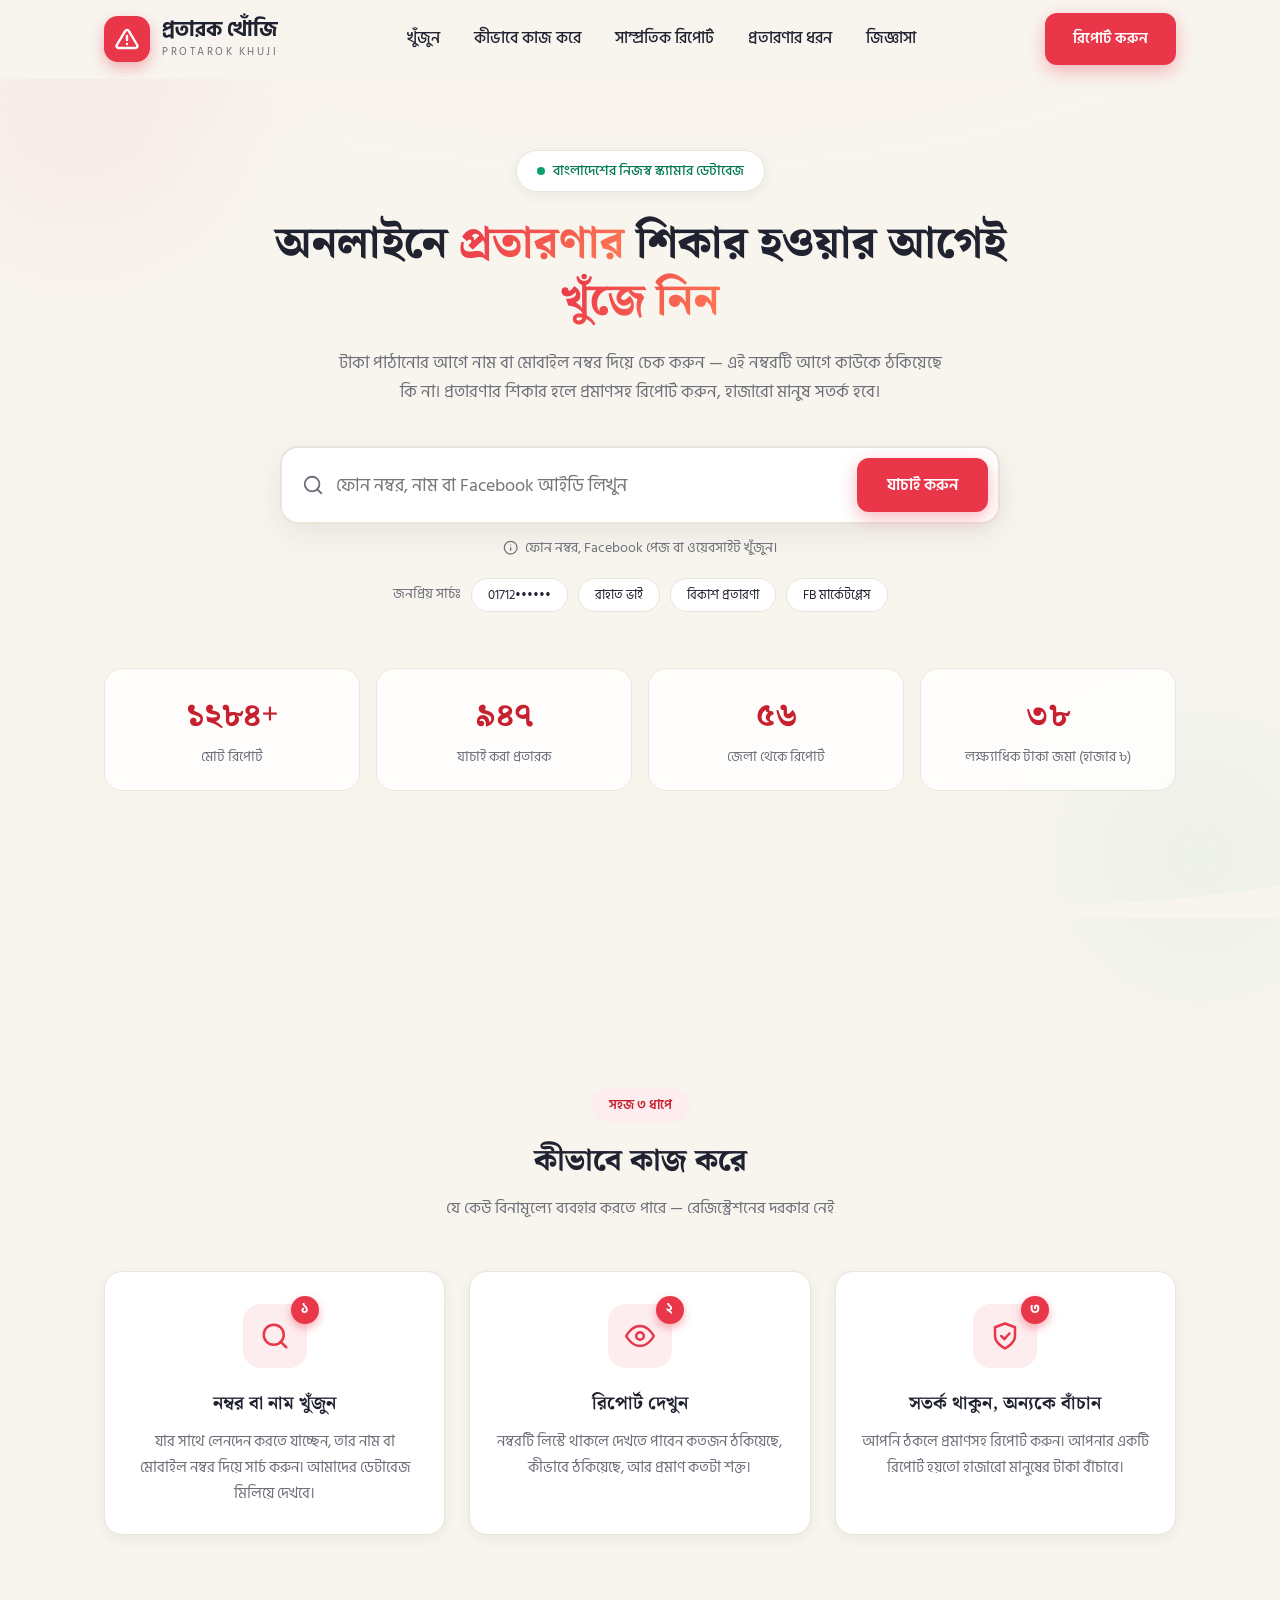
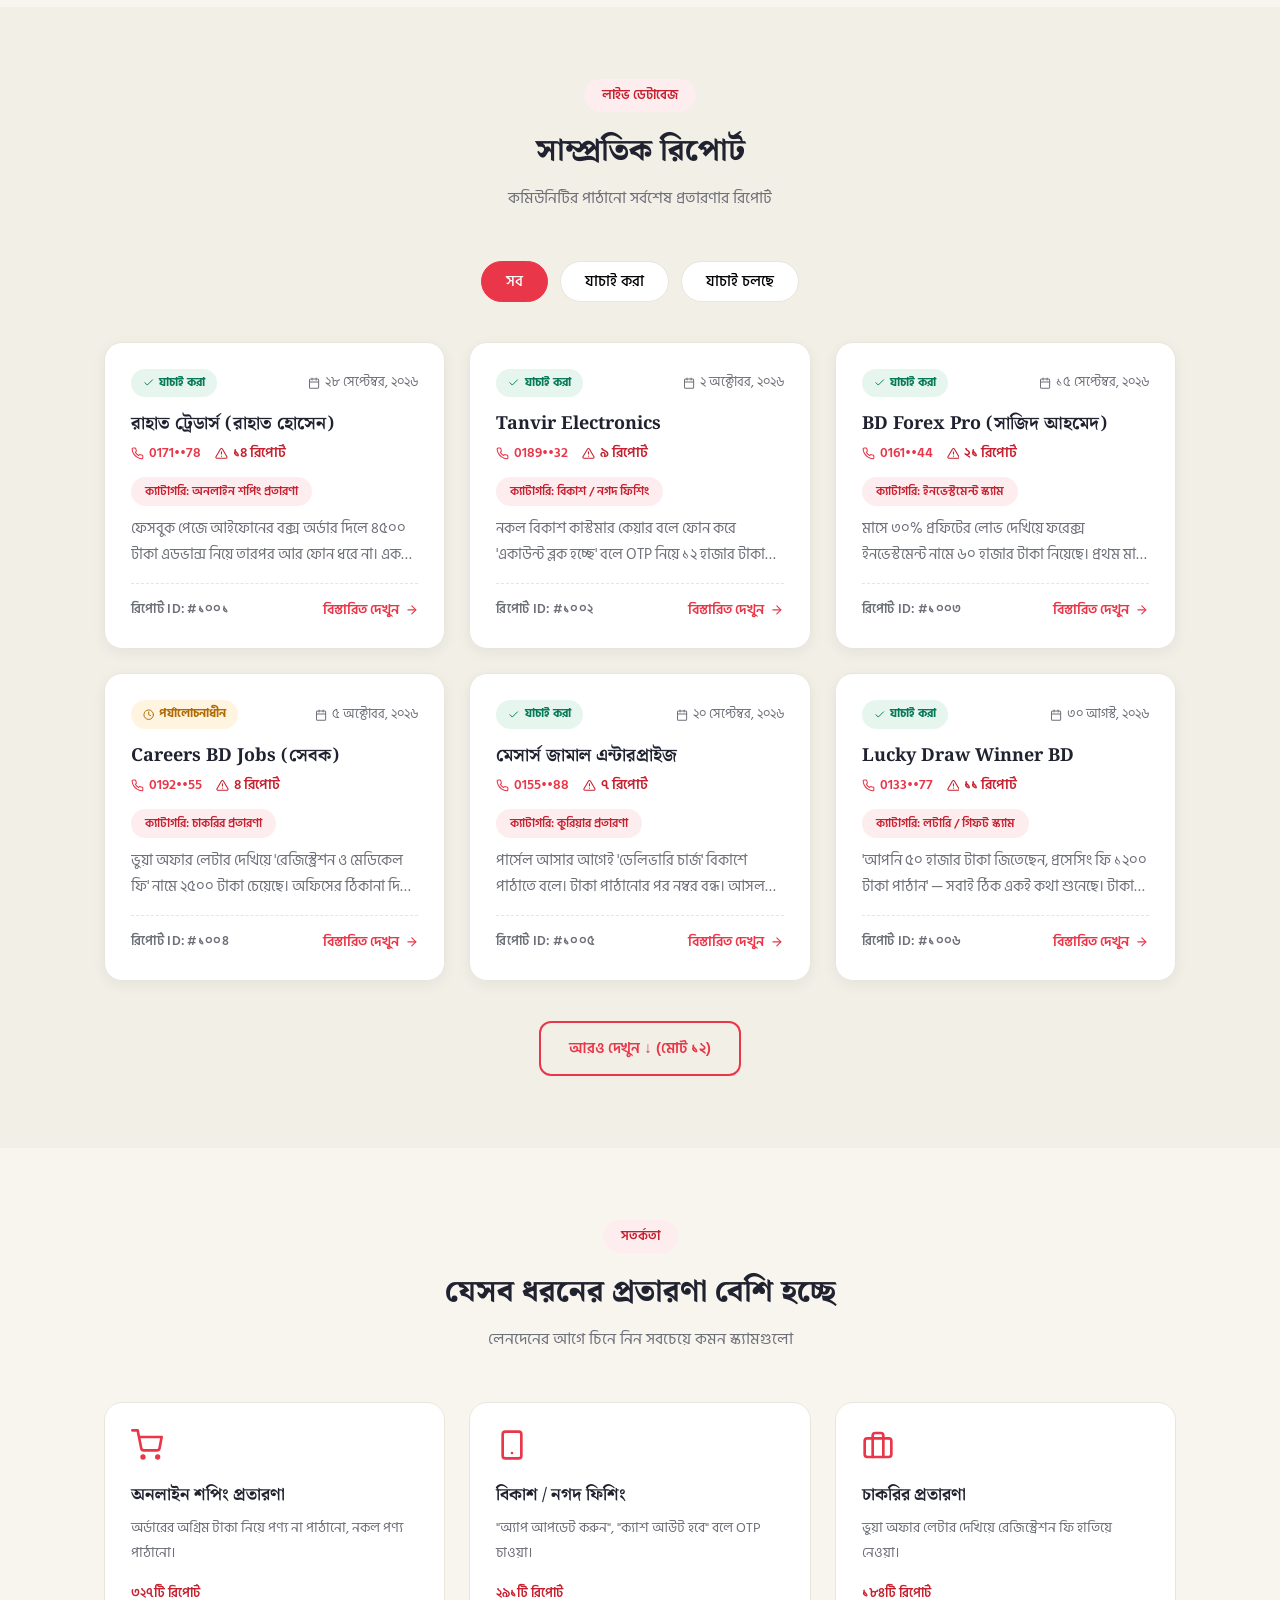
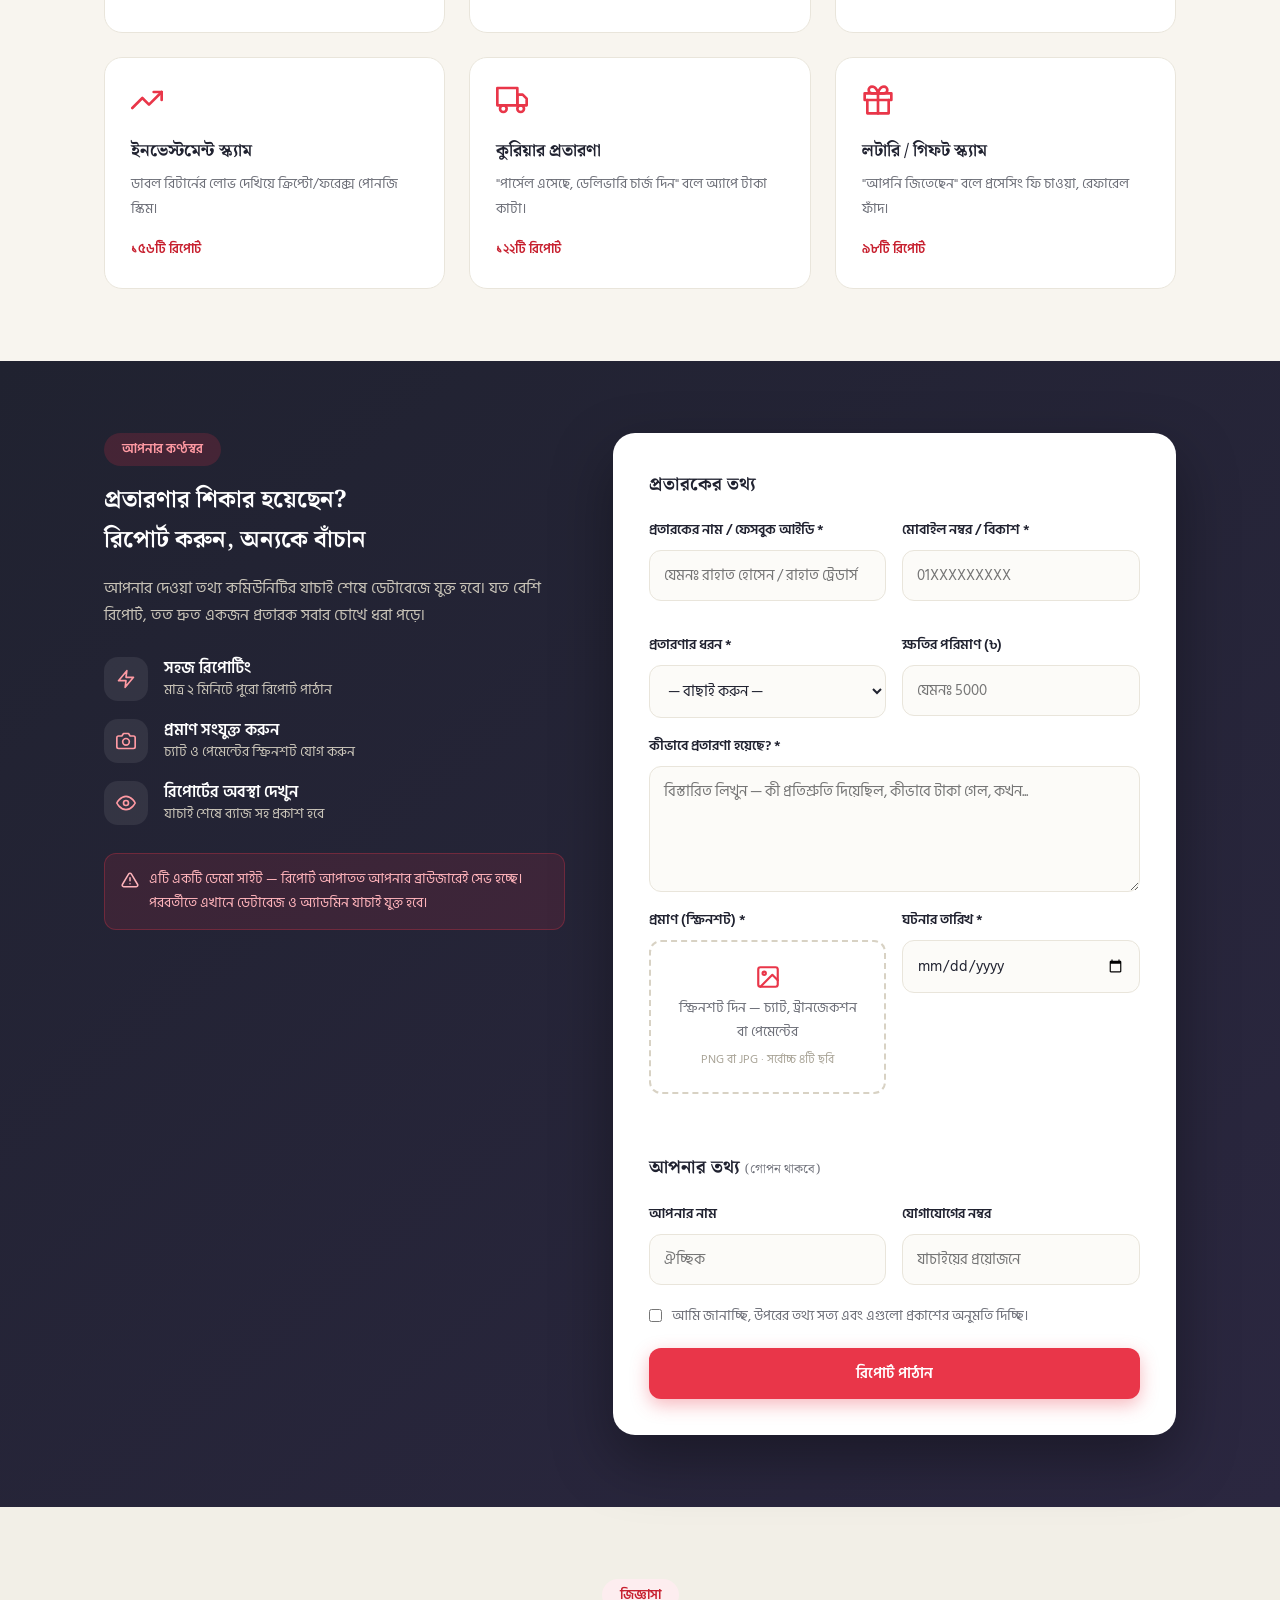
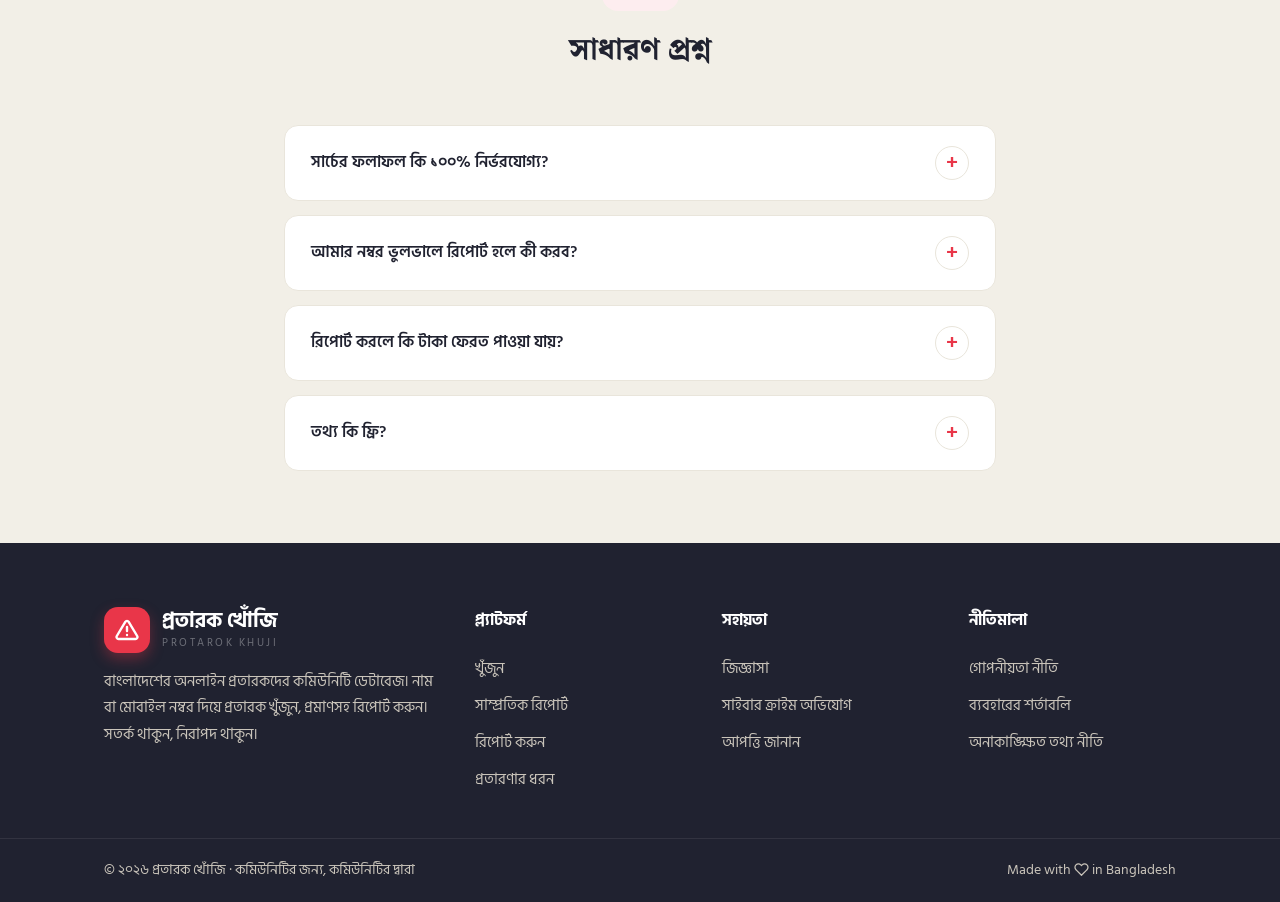
==== index.html @ 395bc903 "Version asset URLs (v=2.1) to bust browser cache" ====
<!DOCTYPE html>
<html lang="bn">
<head>
  <meta charset="UTF-8" />
  <meta name="viewport" content="width=device-width, initial-scale=1.0" />
  <title>প্রতারক খোঁজি — বাংলাদেশের অনলাইন প্রতারকদের ডেটাবেজ</title>
  <meta name="description" content="অনলাইন প্রতারণার শিকার হয়েছেন? প্রতারক খোঁজিতে নাম বা মোবাইল নম্বর দিয়ে খুঁজুন স্ক্যামার লিস্টে আছে কি না, আর প্রমাণসহ রিপোর্ট করুন।" />
  <meta property="og:title" content="প্রতারক খোঁজি — অনলাইন প্রতারকদের ডেটাবেজ" />
  <meta property="og:description" content="নাম বা মোবাইল নম্বর দিয়ে খুঁজুন স্ক্যামার লিস্টে আছে কি না। প্রমাণসহ রিপোর্ট করুন, অন্যদের বাঁচান।" />
  <meta property="og:type" content="website" />
  <link rel="icon" href="data:image/svg+xml,%3Csvg xmlns='http://www.w3.org/2000/svg' viewBox='0 0 100 100'%3E%3Crect width='100' height='100' rx='22' fill='%23E93649'/%3E%3Cpath d='M50 24 16 82h68z' fill='none' stroke='white' stroke-width='7' stroke-linejoin='round'/%3E%3Cline x1='50' y1='52' x2='50' y2='64' stroke='white' stroke-width='7' stroke-linecap='round'/%3E%3Ccircle cx='50' cy='73' r='4' fill='white'/%3E%3C/svg%3E" />
  <link rel="preconnect" href="https://fonts.googleapis.com" />
  <link rel="preconnect" href="https://fonts.gstatic.com" crossorigin />
  <link href="https://fonts.googleapis.com/css2?family=Hind+Siliguri:wght@300;400;500;600;700&family=Noto+Serif+Bengali:wght@600;700;800&display=swap" rel="stylesheet" />
  <link rel="stylesheet" href="css/style.css?v=2.1" />
</head>
<body>

  <!-- ================= ICON SPRITE ================= -->
  <svg xmlns="http://www.w3.org/2000/svg" class="sprite" aria-hidden="true">
    <symbol id="i-alert" viewBox="0 0 24 24"><path d="M10.29 3.86L1.82 18a2 2 0 0 0 1.71 3h16.94a2 2 0 0 0 1.71-3L13.71 3.86a2 2 0 0 0-3.42 0z"/><line x1="12" y1="9" x2="12" y2="13"/><line x1="12" y1="17" x2="12.01" y2="17"/></symbol>
    <symbol id="i-search" viewBox="0 0 24 24"><circle cx="11" cy="11" r="8"/><line x1="21" y1="21" x2="16.65" y2="16.65"/></symbol>
    <symbol id="i-check" viewBox="0 0 24 24"><polyline points="20 6 9 17 4 12"/></symbol>
    <symbol id="i-check-circle" viewBox="0 0 24 24"><path d="M22 11.08V12a10 10 0 1 1-5.93-9.14"/><polyline points="22 4 12 14.01 9 11.01"/></symbol>
    <symbol id="i-clock" viewBox="0 0 24 24"><circle cx="12" cy="12" r="10"/><polyline points="12 6 12 12 16 14"/></symbol>
    <symbol id="i-shield" viewBox="0 0 24 24"><path d="M12 22s8-4 8-10V5l-8-3-8 3v7c0 6 8 10 8 10z"/></symbol>
    <symbol id="i-shield-check" viewBox="0 0 24 24"><path d="M12 22s8-4 8-10V5l-8-3-8 3v7c0 6 8 10 8 10z"/><polyline points="9 12 11.5 14.5 15.5 10"/></symbol>
    <symbol id="i-eye" viewBox="0 0 24 24"><path d="M1 12s4-8 11-8 11 8 11 8-4 8-11 8-11-8-11-8z"/><circle cx="12" cy="12" r="3"/></symbol>
    <symbol id="i-phone" viewBox="0 0 24 24"><path d="M22 16.92v3a2 2 0 0 1-2.18 2 19.79 19.79 0 0 1-8.63-3.07 19.5 19.5 0 0 1-6-6 19.79 19.79 0 0 1-3.07-8.67A2 2 0 0 1 4.11 2h3a2 2 0 0 1 2 1.72 12.84 12.84 0 0 0 .7 2.81 2 2 0 0 1-.45 2.11L8.09 9.91a16 16 0 0 0 6 6l1.27-1.27a2 2 0 0 1 2.11-.45 12.84 12.84 0 0 0 2.81.7A2 2 0 0 1 22 16.92z"/></symbol>
    <symbol id="i-pin" viewBox="0 0 24 24"><path d="M21 10c0 7-9 13-9 13s-9-6-9-13a9 9 0 0 1 18 0z"/><circle cx="12" cy="10" r="3"/></symbol>
    <symbol id="i-calendar" viewBox="0 0 24 24"><rect x="3" y="4" width="18" height="18" rx="2" ry="2"/><line x1="16" y1="2" x2="16" y2="6"/><line x1="8" y1="2" x2="8" y2="6"/><line x1="3" y1="10" x2="21" y2="10"/></symbol>
    <symbol id="i-card" viewBox="0 0 24 24"><rect x="1" y="4" width="22" height="16" rx="2" ry="2"/><line x1="1" y1="10" x2="23" y2="10"/></symbol>
    <symbol id="i-lock" viewBox="0 0 24 24"><rect x="3" y="11" width="18" height="11" rx="2" ry="2"/><path d="M7 11V7a5 5 0 0 1 10 0v4"/></symbol>
    <symbol id="i-camera" viewBox="0 0 24 24"><path d="M23 19a2 2 0 0 1-2 2H3a2 2 0 0 1-2-2V8a2 2 0 0 1 2-2h4l2-3h6l2 3h4a2 2 0 0 1 2 2z"/><circle cx="12" cy="13" r="4"/></symbol>
    <symbol id="i-zap" viewBox="0 0 24 24"><polygon points="13 2 3 14 12 14 11 22 21 10 12 10 13 2"/></symbol>
    <symbol id="i-cart" viewBox="0 0 24 24"><circle cx="9" cy="21" r="1"/><circle cx="20" cy="21" r="1"/><path d="M1 1h4l2.68 13.39a2 2 0 0 0 2 1.61h9.72a2 2 0 0 0 2-1.61L23 6H6"/></symbol>
    <symbol id="i-mobile" viewBox="0 0 24 24"><rect x="5" y="2" width="14" height="20" rx="2" ry="2"/><line x1="12" y1="18" x2="12.01" y2="18"/></symbol>
    <symbol id="i-briefcase" viewBox="0 0 24 24"><rect x="2" y="7" width="20" height="14" rx="2" ry="2"/><path d="M16 21V5a2 2 0 0 0-2-2h-4a2 2 0 0 0-2 2v16"/></symbol>
    <symbol id="i-trend" viewBox="0 0 24 24"><polyline points="23 6 13.5 15.5 8.5 10.5 1 18"/><polyline points="17 6 23 6 23 12"/></symbol>
    <symbol id="i-truck" viewBox="0 0 24 24"><rect x="1" y="3" width="15" height="13"/><polygon points="16 8 20 8 23 11 23 16 16 16 16 8"/><circle cx="5.5" cy="18.5" r="2.5"/><circle cx="18.5" cy="18.5" r="2.5"/></symbol>
    <symbol id="i-gift" viewBox="0 0 24 24"><polyline points="20 12 20 22 4 22 4 12"/><rect x="2" y="7" width="20" height="5"/><line x1="12" y1="22" x2="12" y2="7"/><path d="M12 7H7.5a2.5 2.5 0 0 1 0-5C11 2 12 7 12 7z"/><path d="M12 7h4.5a2.5 2.5 0 0 0 0-5C13 2 12 7 12 7z"/></symbol>
    <symbol id="i-heart" viewBox="0 0 24 24"><path d="M20.84 4.61a5.5 5.5 0 0 0-7.78 0L12 5.67l-1.06-1.06a5.5 5.5 0 0 0-7.78 7.78l1.06 1.06L12 21.23l7.78-7.78 1.06-1.06a5.5 5.5 0 0 0 0-7.78z"/></symbol>
    <symbol id="i-image" viewBox="0 0 24 24"><rect x="3" y="3" width="18" height="18" rx="2" ry="2"/><circle cx="8.5" cy="8.5" r="1.5"/><polyline points="21 15 16 10 5 21"/></symbol>
    <symbol id="i-file" viewBox="0 0 24 24"><path d="M14 2H6a2 2 0 0 0-2 2v16a2 2 0 0 0 2 2h12a2 2 0 0 0 2-2V8z"/><polyline points="14 2 14 8 20 8"/><line x1="16" y1="13" x2="8" y2="13"/><line x1="16" y1="17" x2="8" y2="17"/></symbol>
    <symbol id="i-x" viewBox="0 0 24 24"><line x1="18" y1="6" x2="6" y2="18"/><line x1="6" y1="6" x2="18" y2="18"/></symbol>
    <symbol id="i-arrow" viewBox="0 0 24 24"><line x1="5" y1="12" x2="19" y2="12"/><polyline points="12 5 19 12 12 19"/></symbol>
    <symbol id="i-info" viewBox="0 0 24 24"><circle cx="12" cy="12" r="10"/><line x1="12" y1="16" x2="12" y2="12"/><line x1="12" y1="8" x2="12.01" y2="8"/></symbol>
  </svg>

  <!-- ================= NAVBAR ================= -->
  <header class="navbar" id="navbar">
    <div class="container nav-inner">
      <a href="#" class="logo">
        <span class="logo-badge"><svg class="ic"><use href="#i-alert"/></svg></span>
        <div class="logo-text">
          <span class="logo-bn">প্রতারক খোঁজি</span>
          <span class="logo-en">Protarok Khuji</span>
        </div>
      </a>
      <nav class="nav-links" id="navLinks">
        <a href="#search">খুঁজুন</a>
        <a href="#how">কীভাবে কাজ করে</a>
        <a href="#reports">সাম্প্রতিক রিপোর্ট</a>
        <a href="#categories">প্রতারণার ধরন</a>
        <a href="#faq">জিজ্ঞাসা</a>
      </nav>
      <a href="#report" class="btn btn-primary nav-cta">রিপোর্ট করুন</a>
      <button class="hamburger" id="hamburger" aria-label="মেনু">
        <span></span><span></span><span></span>
      </button>
    </div>
  </header>

  <!-- ================= HERO ================= -->
  <section class="hero">
    <div class="hero-blob hero-blob-1"></div>
    <div class="hero-blob hero-blob-2"></div>
    <div class="container hero-inner">
      <div class="hero-badge reveal">
        <span class="pulse-dot"></span>
        বাংলাদেশের নিজস্ব স্ক্যামার ডেটাবেজ
      </div>
      <h1 class="hero-title reveal">
        অনলাইনে <span class="grad-text">প্রতারণার</span> শিকার
        হওয়ার আগেই <span class="grad-text">খুঁজে নিন</span>
      </h1>
      <p class="hero-sub reveal">
        টাকা পাঠানোর আগে নাম বা মোবাইল নম্বর দিয়ে চেক করুন — এই নম্বরটি আগে
        কাউকে ঠকিয়েছে কি না। প্রতারণার শিকার হলে প্রমাণসহ রিপোর্ট করুন,
        হাজারো মানুষ সতর্ক হবে।
      </p>

      <!-- SEARCH BOX -->
      <div class="search-wrap reveal" id="search">
        <div class="search-box">
          <span class="search-icon"><svg class="ic"><use href="#i-search"/></svg></span>
          <input
            type="text"
            id="searchInput"
            placeholder="ফোন নম্বর, নাম বা Facebook আইডি লিখুন"
            autocomplete="off"
          />
          <button class="btn btn-primary" id="searchBtn">যাচাই করুন</button>
        </div>
        <p class="search-help">
          <svg class="ic"><use href="#i-info"/></svg>
          ফোন নম্বর, Facebook পেজ বা ওয়েবসাইট খুঁজুন।
        </p>
        <div class="search-tags">
          <span>জনপ্রিয় সার্চঃ</span>
          <button class="tag" data-q="01712">01712••••••</button>
          <button class="tag" data-q="রাহাত">রাহাত ভাই</button>
          <button class="tag" data-q="bikash">বিকাশ প্রতারণা</button>
          <button class="tag" data-q="মার্কেটপ্লেস">FB মার্কেটপ্লেস</button>
        </div>
      </div>

      <!-- SEARCH RESULT -->
      <div class="search-result" id="searchResult"></div>

      <!-- STATS -->
      <div class="stats-row reveal">
        <div class="stat">
          <span class="stat-num" data-count="1284">0</span>
          <span class="stat-label">মোট রিপোর্ট</span>
        </div>
        <div class="stat">
          <span class="stat-num" data-count="947">0</span>
          <span class="stat-label">যাচাই করা প্রতারক</span>
        </div>
        <div class="stat">
          <span class="stat-num" data-count="56">0</span>
          <span class="stat-label">জেলা থেকে রিপোর্ট</span>
        </div>
        <div class="stat">
          <span class="stat-num" data-count="38">0</span>
          <span class="stat-label">লক্ষ্যাধিক টাকা জমা (হাজার ৳)</span>
        </div>
      </div>
    </div>
    <div class="hero-wave">
      <svg viewBox="0 0 1440 90" preserveAspectRatio="none">
        <path d="M0,64 C240,96 480,0 720,32 C960,64 1200,96 1440,48 L1440,90 L0,90 Z" fill="currentColor"></path>
      </svg>
    </div>
  </section>

  <!-- ================= HOW IT WORKS ================= -->
  <section class="section" id="how">
    <div class="container">
      <div class="section-head reveal">
        <span class="section-tag">সহজ ৩ ধাপে</span>
        <h2>কীভাবে কাজ করে</h2>
        <p>যে কেউ বিনামূল্যে ব্যবহার করতে পারে — রেজিস্ট্রেশনের দরকার নেই</p>
      </div>
      <div class="steps-grid">
        <div class="step-card reveal">
          <div class="step-icon">
            <span class="step-icon-box"><svg class="ic"><use href="#i-search"/></svg></span>
            <span class="step-num">১</span>
          </div>
          <h3>নম্বর বা নাম খুঁজুন</h3>
          <p>যার সাথে লেনদেন করতে যাচ্ছেন, তার নাম বা মোবাইল নম্বর দিয়ে সার্চ করুন। আমাদের ডেটাবেজ মিলিয়ে দেখবে।</p>
        </div>
        <div class="step-card reveal">
          <div class="step-icon">
            <span class="step-icon-box"><svg class="ic"><use href="#i-eye"/></svg></span>
            <span class="step-num">২</span>
          </div>
          <h3>রিপোর্ট দেখুন</h3>
          <p>নম্বরটি লিস্টে থাকলে দেখতে পাবেন কতজন ঠকিয়েছে, কীভাবে ঠকিয়েছে, আর প্রমাণ কতটা শক্ত।</p>
        </div>
        <div class="step-card reveal">
          <div class="step-icon">
            <span class="step-icon-box"><svg class="ic"><use href="#i-shield-check"/></svg></span>
            <span class="step-num">৩</span>
          </div>
          <h3>সতর্ক থাকুন, অন্যকে বাঁচান</h3>
          <p>আপনি ঠকলে প্রমাণসহ রিপোর্ট করুন। আপনার একটি রিপোর্ট হয়তো হাজারো মানুষের টাকা বাঁচাবে।</p>
        </div>
      </div>
    </div>
  </section>

  <!-- ================= RECENT REPORTS ================= -->
  <section class="section section-alt" id="reports">
    <div class="container">
      <div class="section-head reveal">
        <span class="section-tag">লাইভ ডেটাবেজ</span>
        <h2>সাম্প্রতিক রিপোর্ট</h2>
        <p>কমিউনিটির পাঠানো সর্বশেষ প্রতারণার রিপোর্ট</p>
      </div>
      <div class="filter-row reveal">
        <button class="filter-btn active" data-filter="all">সব</button>
        <button class="filter-btn" data-filter="verified">যাচাই করা</button>
        <button class="filter-btn" data-filter="pending">যাচাই চলছে</button>
      </div>
      <div class="reports-grid" id="reportsGrid"></div>
      <div class="center-btn reveal">
        <button class="btn btn-outline" id="loadMoreBtn">আরও দেখুন ↓</button>
      </div>
    </div>
  </section>

  <!-- ================= CATEGORIES ================= -->
  <section class="section" id="categories">
    <div class="container">
      <div class="section-head reveal">
        <span class="section-tag">সতর্কতা</span>
        <h2>যেসব ধরনের প্রতারণা বেশি হচ্ছে</h2>
        <p>লেনদেনের আগে চিনে নিন সবচেয়ে কমন স্ক্যামগুলো</p>
      </div>
      <div class="cat-grid">
        <div class="cat-card reveal">
          <div class="cat-icon"><svg class="ic"><use href="#i-cart"/></svg></div>
          <h3>অনলাইন শপিং প্রতারণা</h3>
          <p>অর্ডারের অগ্রিম টাকা নিয়ে পণ্য না পাঠানো, নকল পণ্য পাঠানো।</p>
          <span class="cat-count">৩২৭টি রিপোর্ট</span>
        </div>
        <div class="cat-card reveal">
          <div class="cat-icon"><svg class="ic"><use href="#i-mobile"/></svg></div>
          <h3>বিকাশ / নগদ ফিশিং</h3>
          <p>"অ্যাপ আপডেট করুন", "ক্যাশ আউট হবে" বলে OTP চাওয়া।</p>
          <span class="cat-count">২৯১টি রিপোর্ট</span>
        </div>
        <div class="cat-card reveal">
          <div class="cat-icon"><svg class="ic"><use href="#i-briefcase"/></svg></div>
          <h3>চাকরির প্রতারণা</h3>
          <p>ভুয়া অফার লেটার দেখিয়ে রেজিস্ট্রেশন ফি হাতিয়ে নেওয়া।</p>
          <span class="cat-count">১৮৪টি রিপোর্ট</span>
        </div>
        <div class="cat-card reveal">
          <div class="cat-icon"><svg class="ic"><use href="#i-trend"/></svg></div>
          <h3>ইনভেস্টমেন্ট স্ক্যাম</h3>
          <p>ডাবল রিটার্নের লোভ দেখিয়ে ক্রিপ্টো/ফরেক্স পোনজি স্কিম।</p>
          <span class="cat-count">১৫৬টি রিপোর্ট</span>
        </div>
        <div class="cat-card reveal">
          <div class="cat-icon"><svg class="ic"><use href="#i-truck"/></svg></div>
          <h3>কুরিয়ার প্রতারণা</h3>
          <p>"পার্সেল এসেছে, ডেলিভারি চার্জ দিন" বলে অ্যাপে টাকা কাটা।</p>
          <span class="cat-count">১২২টি রিপোর্ট</span>
        </div>
        <div class="cat-card reveal">
          <div class="cat-icon"><svg class="ic"><use href="#i-gift"/></svg></div>
          <h3>লটারি / গিফট স্ক্যাম</h3>
          <p>"আপনি জিতেছেন" বলে প্রসেসিং ফি চাওয়া, রেফারেল ফাঁদ।</p>
          <span class="cat-count">৯৮টি রিপোর্ট</span>
        </div>
      </div>
    </div>
  </section>

  <!-- ================= REPORT FORM ================= -->
  <section class="section section-report" id="report">
    <div class="container">
      <div class="report-layout">
        <div class="report-info reveal">
          <span class="section-tag">আপনার কণ্ঠস্বর</span>
          <h2>প্রতারণার শিকার হয়েছেন?<br />রিপোর্ট করুন, অন্যকে বাঁচান</h2>
          <p>
            আপনার দেওয়া তথ্য কমিউনিটির যাচাই শেষে ডেটাবেজে যুক্ত হবে।
            যত বেশি রিপোর্ট, তত দ্রুত একজন প্রতারক সবার চোখে ধরা পড়ে।
          </p>
          <ul class="report-points">
            <li>
              <span class="rp-box"><svg class="ic"><use href="#i-zap"/></svg></span>
              <div>
                <span class="rp-title">সহজ রিপোর্টিং</span>
                <span class="rp-desc">মাত্র ২ মিনিটে পুরো রিপোর্ট পাঠান</span>
              </div>
            </li>
            <li>
              <span class="rp-box"><svg class="ic"><use href="#i-camera"/></svg></span>
              <div>
                <span class="rp-title">প্রমাণ সংযুক্ত করুন</span>
                <span class="rp-desc">চ্যাট ও পেমেন্টের স্ক্রিনশট যোগ করুন</span>
              </div>
            </li>
            <li>
              <span class="rp-box"><svg class="ic"><use href="#i-eye"/></svg></span>
              <div>
                <span class="rp-title">রিপোর্টের অবস্থা দেখুন</span>
                <span class="rp-desc">যাচাই শেষে ব্যাজ সহ প্রকাশ হবে</span>
              </div>
            </li>
          </ul>
          <div class="report-note">
            <svg class="ic"><use href="#i-alert"/></svg>
            <span>এটি একটি ডেমো সাইট — রিপোর্ট আপাতত আপনার ব্রাউজারেই সেভ হচ্ছে। পরবর্তীতে এখানে ডেটাবেজ ও অ্যাডমিন যাচাই যুক্ত হবে।</span>
          </div>
        </div>

        <div class="report-form-card reveal">
          <form id="reportForm">
            <h3>প্রতারকের তথ্য</h3>
            <div class="form-grid">
              <div class="form-group">
                <label>প্রতারকের নাম / ফেসবুক আইডি *</label>
                <input type="text" id="fName" placeholder="যেমনঃ রাহাত হোসেন / রাহাত ট্রেডার্স" required />
              </div>
              <div class="form-group">
                <label>মোবাইল নম্বর / বিকাশ *</label>
                <input type="tel" id="fPhone" placeholder="01XXXXXXXXX" required />
              </div>
              <div class="form-group">
                <label>প্রতারণার ধরন *</label>
                <select id="fType" required>
                  <option value="">— বাছাই করুন —</option>
                  <option>অনলাইন শপিং প্রতারণা</option>
                  <option>বিকাশ / নগদ ফিশিং</option>
                  <option>চাকরির প্রতারণা</option>
                  <option>ইনভেস্টমেন্ট স্ক্যাম</option>
                  <option>কুরিয়ার প্রতারণা</option>
                  <option>লটারি / গিফট স্ক্যাম</option>
                  <option>অন্যান্য</option>
                </select>
              </div>
              <div class="form-group">
                <label>ক্ষতির পরিমাণ (৳)</label>
                <input type="number" id="fAmount" placeholder="যেমনঃ 5000" min="0" />
              </div>
            </div>
            <div class="form-group">
              <label>কীভাবে প্রতারণা হয়েছে? *</label>
              <textarea id="fDesc" rows="4" placeholder="বিস্তারিত লিখুন — কী প্রতিশ্রুতি দিয়েছিল, কীভাবে টাকা গেল, কখন..." required></textarea>
            </div>
            <div class="form-grid">
              <div class="form-group">
                <label>প্রমাণ (স্ক্রিনশট) *</label>
                <div class="upload-box" id="uploadBox">
                  <span class="upload-icon"><svg class="ic"><use href="#i-image"/></svg></span>
                  <span class="upload-text">স্ক্রিনশট দিন — চ্যাট, ট্রানজেকশন বা পেমেন্টের</span>
                  <span class="upload-formats">PNG বা JPG · সর্বোচ্চ ৪টি ছবি</span>
                  <input type="file" id="fEvidence" accept="image/*" multiple hidden />
                </div>
                <div class="upload-preview" id="uploadPreview"></div>
              </div>
              <div class="form-group">
                <label>ঘটনার তারিখ *</label>
                <input type="date" id="fDate" required />
              </div>
            </div>
            <h3>আপনার তথ্য <small>(গোপন থাকবে)</small></h3>
            <div class="form-grid">
              <div class="form-group">
                <label>আপনার নাম</label>
                <input type="text" id="fReporter" placeholder="ঐচ্ছিক" />
              </div>
              <div class="form-group">
                <label>যোগাযোগের নম্বর</label>
                <input type="tel" id="fContact" placeholder="যাচাইয়ের প্রয়োজনে" />
              </div>
            </div>
            <label class="checkbox-row">
              <input type="checkbox" id="fConsent" required />
              <span>আমি জানাচ্ছি, উপরের তথ্য সত্য এবং এগুলো প্রকাশের অনুমতি দিচ্ছি।</span>
            </label>
            <button type="submit" class="btn btn-primary btn-block" id="submitBtn">
              রিপোর্ট পাঠান
            </button>
            <div class="form-success" id="formSuccess">
              <svg class="ic"><use href="#i-check-circle"/></svg>
              <span>ধন্যবাদ! আপনার রিপোর্ট জমা হয়েছে। যাচাই শেষে ডেটাবেজে দেখা যাবে।</span>
            </div>
          </form>
        </div>
      </div>
    </div>
  </section>

  <!-- ================= FAQ ================= -->
  <section class="section section-alt" id="faq">
    <div class="container faq-wrap">
      <div class="section-head reveal">
        <span class="section-tag">জিজ্ঞাসা</span>
        <h2>সাধারণ প্রশ্ন</h2>
      </div>
      <div class="faq-list reveal">
        <details class="faq-item">
          <summary>সার্চের ফলাফল কি ১০০% নির্ভরযোগ্য?</summary>
          <p>না। এটি একটি কমিউনিটি ডেটাবেজ — রিপোর্টের ভিত্তিতে তৈরি। "যাচাই করা" ব্যাজের রিপোর্ট একাধিক ভিন্ন ব্যবহারকারীর প্রমাণে নিশ্চিত হয়েছে। তবুও লেনদেনের আগে নিজের বিচারবুদ্ধি ব্যবহার করুন।</p>
        </details>
        <details class="faq-item">
          <summary>আমার নম্বর ভুলভালে রিপোর্ট হলে কী করব?</summary>
          <p>যোগাযোগ পেজ থেকে প্রমাণসহ আপত্তি জানান। অ্যাডমিন টিম যাচাই করে ভুল রিপোর্ট সরিয়ে দেবে এবং ইচ্ছাকৃত মিথ্যা রিপোর্টকারীর বিরুদ্ধে ব্যবস্থা নেওয়া হবে।</p>
        </details>
        <details class="faq-item">
          <summary>রিপোর্ট করলে কি টাকা ফেরত পাওয়া যায়?</summary>
          <p>না, আমরা সরাসরি টাকা ফেরতের ব্যবস্থা করি না। আমাদের উদ্দেশ্য সতর্ক করা ও প্রতারক চিহ্নিত করা। টাকা ফেরত বা আইনগত পদক্ষেপের জন্য সাইবার ক্রাইম সেলে অভিযোগ করুন (cybercrime.gov.bd)।</p>
        </details>
        <details class="faq-item">
          <summary>তথ্য কি ফ্রি?</summary>
          <p>জি, সম্পূর্ণ ফ্রি। কোনো রেজিস্ট্রেশন, কোনো ফি নেই। সবাই খুঁজতে ও রিপোর্ট করতে পারে।</p>
        </details>
      </div>
    </div>
  </section>

  <!-- ================= FOOTER ================= -->
  <footer class="footer">
    <div class="container footer-inner">
      <div class="footer-brand">
        <div class="logo">
          <span class="logo-badge"><svg class="ic"><use href="#i-alert"/></svg></span>
          <div class="logo-text">
            <span class="logo-bn">প্রতারক খোঁজি</span>
            <span class="logo-en">Protarok Khuji</span>
          </div>
        </div>
        <p>বাংলাদেশের অনলাইন প্রতারকদের কমিউনিটি ডেটাবেজ। নাম বা মোবাইল নম্বর দিয়ে প্রতারক খুঁজুন, প্রমাণসহ রিপোর্ট করুন। সতর্ক থাকুন, নিরাপদ থাকুন।</p>
      </div>
      <div class="footer-col">
        <h4>প্ল্যাটফর্ম</h4>
        <a href="#search">খুঁজুন</a>
        <a href="#reports">সাম্প্রতিক রিপোর্ট</a>
        <a href="#report">রিপোর্ট করুন</a>
        <a href="#categories">প্রতারণার ধরন</a>
      </div>
      <div class="footer-col">
        <h4>সহায়তা</h4>
        <a href="#faq">জিজ্ঞাসা</a>
        <a href="https://cybercrime.gov.bd" target="_blank" rel="noopener">সাইবার ক্রাইম অভিযোগ</a>
        <a href="#faq">আপত্তি জানান</a>
      </div>
      <div class="footer-col">
        <h4>নীতিমালা</h4>
        <a href="#">গোপনীয়তা নীতি</a>
        <a href="#">ব্যবহারের শর্তাবলি</a>
        <a href="#">অনাকাঙ্ক্ষিত তথ্য নীতি</a>
      </div>
    </div>
    <div class="footer-bottom">
      <div class="container">
        <span>© ২০২৬ প্রতারক খোঁজি · কমিউনিটির জন্য, কমিউনিটির দ্বারা</span>
        <span class="made-with">Made with <svg class="ic"><use href="#i-heart"/></svg> in Bangladesh</span>
      </div>
    </div>
  </footer>

  <!-- MODAL -->
  <div class="modal-overlay" id="modalOverlay">
    <div class="modal" id="modalContent"></div>
  </div>

  <script src="js/data.js?v=2.1"></script>
  <script src="js/app.js?v=2.1"></script>
</body>
</html>
---- css/style.css ----
/* ============================================================
   প্রতারক খোঁজি — style.css
   Design system: cream #F8F5EF · red #E93649 · navy #202230
   Spacing scale: 8 / 16 / 24 / 64 / 88
   ============================================================ */
:root {
  --red: #E93649;
  --red-dark: #C7202F;
  --red-soft: #FDEDEF;
  --green: #0E9F6E;
  --green-dark: #067A57;
  --green-soft: #E7F5EF;
  --amber: #B06A00;
  --amber-soft: #FFF4E0;
  --cream: #F8F5EF;
  --card: #FFFFFF;
  --navy: #202230;
  --ink: #202230;
  --muted: #6E7079;
  --line: #E9E5DB;
  --shadow-sm: 0 4px 14px rgba(32, 34, 48, 0.06);
  --shadow: 0 10px 30px rgba(32, 34, 48, 0.08);
  --radius: 18px;
}

* { margin: 0; padding: 0; box-sizing: border-box; }

html { scroll-behavior: smooth; }

body {
  font-family: "Hind Siliguri", "Noto Serif Bengali", sans-serif;
  font-size: 16px;
  background: var(--cream);
  color: var(--ink);
  line-height: 1.7;
  overflow-x: hidden;
}

.container { max-width: 1120px; margin: 0 auto; padding: 0 24px; }

h1, h2, h3 { font-family: "Noto Serif Bengali", "Hind Siliguri", serif; }

/* ---------- buttons ---------- */
.btn {
  display: inline-flex; align-items: center; justify-content: center; gap: 8px;
  border: none; cursor: pointer; font-family: inherit;
  font-size: 0.95rem; font-weight: 600; padding: 13px 28px;
  border-radius: 12px; transition: all 0.25s ease; text-decoration: none;
}
.btn-primary { background: var(--red); color: #fff; box-shadow: 0 6px 18px rgba(233, 54, 73, 0.35); }
.btn-primary:hover { background: var(--red-dark); transform: translateY(-2px); }
.btn-outline { background: transparent; color: var(--red); border: 2px solid var(--red); }
.btn-outline:hover { background: var(--red); color: #fff; }
.btn-block { width: 100%; margin-top: 20px; }

/* ---------- icon system ---------- */
.sprite { display: none; }
.ic {
  width: 1.1em; height: 1.1em; flex-shrink: 0;
  stroke: currentColor; fill: none; stroke-width: 2;
  stroke-linecap: round; stroke-linejoin: round;
  vertical-align: -0.18em;
}
.result-chip .ic, .badge .ic, .rc-foot .ic, .rc-meta .ic, .rc-date .ic { width: 0.95em; height: 0.95em; }

/* ---------- navbar ---------- */
.navbar {
  position: fixed; top: 0; left: 0; right: 0; z-index: 100;
  background: rgba(248, 245, 239, 0.88); backdrop-filter: blur(12px);
  border-bottom: 1px solid transparent; transition: all 0.3s ease;
}
.navbar.scrolled { border-bottom-color: var(--line); box-shadow: var(--shadow-sm); }
.nav-inner { display: flex; align-items: center; justify-content: space-between; height: 78px; gap: 16px; }
.logo { display: flex; align-items: center; gap: 12px; text-decoration: none; color: var(--ink); }
.logo-badge {
  width: 46px; height: 46px; border-radius: 14px; flex-shrink: 0;
  background: var(--red); color: #fff;
  display: flex; align-items: center; justify-content: center;
  box-shadow: 0 6px 14px rgba(233, 54, 73, 0.35);
}
.logo-badge .ic { width: 24px; height: 24px; stroke-width: 2.4; }
.logo-bn { display: block; font-weight: 700; font-size: 1.3rem; line-height: 1.25; }
.logo-en { display: block; font-size: 0.68rem; letter-spacing: 2.5px; text-transform: uppercase; color: var(--muted); }
.nav-links { display: flex; gap: 34px; }
.nav-links a { text-decoration: none; color: var(--ink); font-weight: 500; font-size: 0.98rem; position: relative; }
.nav-links a::after {
  content: ""; position: absolute; left: 0; bottom: -4px; width: 0; height: 2px;
  background: var(--red); transition: width 0.25s ease;
}
.nav-links a:hover::after { width: 100%; }
.hamburger { display: none; flex-direction: column; gap: 5px; background: none; border: none; cursor: pointer; padding: 6px; }
.hamburger span { width: 24px; height: 2.5px; background: var(--ink); border-radius: 2px; transition: 0.3s; }

@media (max-width: 900px) {
  .nav-links, .nav-cta { display: none; }
  .hamburger { display: flex; }
  .navbar.open .nav-links {
    display: flex; flex-direction: column; position: absolute; top: 78px; left: 0; right: 0;
    background: var(--cream); padding: 20px 24px; border-bottom: 1px solid var(--line); gap: 18px;
  }
}

/* ---------- hero ---------- */
.hero {
  position: relative; padding: 150px 0 100px; text-align: center;
  background: radial-gradient(1200px 480px at 50% -10%, #FBEDEF 0%, transparent 62%);
  overflow: hidden;
}
.hero-blob { position: absolute; border-radius: 50%; filter: blur(70px); opacity: 0.32; animation: float 12s ease-in-out infinite; }
.hero-blob-1 { width: 300px; height: 300px; background: #F5D4D8; top: -50px; left: -70px; }
.hero-blob-2 { width: 260px; height: 260px; background: #D5E7DE; bottom: 30px; right: -50px; animation-delay: -6s; }
@keyframes float { 0%,100% { transform: translateY(0); } 50% { transform: translateY(-22px); } }

.hero-badge {
  display: inline-flex; align-items: center; gap: 8px;
  background: #fff; border: 1px solid var(--line); border-radius: 999px;
  padding: 8px 20px; font-size: 0.9rem; font-weight: 500; color: var(--green-dark);
  box-shadow: var(--shadow-sm); margin-bottom: 24px;
}
.pulse-dot { width: 8px; height: 8px; background: var(--green); border-radius: 50%; animation: pulse 1.6s infinite; }
@keyframes pulse { 0% { box-shadow: 0 0 0 0 rgba(14,159,110,0.4); } 70% { box-shadow: 0 0 0 9px rgba(14,159,110,0); } 100% { box-shadow: 0 0 0 0 rgba(14,159,110,0); } }

.hero-title {
  font-size: clamp(2.2rem, 4.8vw, 2.75rem); font-weight: 800; line-height: 1.28;
  max-width: 780px; margin: 0 auto 20px;
}
.grad-text {
  background: linear-gradient(120deg, var(--red), #FF7B54);
  -webkit-background-clip: text; background-clip: text; color: transparent;
}
.hero-sub { max-width: 620px; margin: 0 auto 40px; color: var(--muted); font-size: 1.05rem; }

/* search */
.search-wrap { max-width: 720px; margin: 0 auto; }
.search-box {
  display: flex; align-items: center; gap: 12px; background: #fff;
  border: 2px solid var(--line); border-radius: 18px; padding: 10px;
  box-shadow: var(--shadow); transition: border-color 0.25s, box-shadow 0.25s;
}
.search-box:focus-within { border-color: var(--red); box-shadow: 0 10px 30px rgba(233, 54, 73, 0.12); }
.search-icon { display: flex; align-items: center; padding-left: 10px; color: var(--muted); }
.search-icon .ic { width: 22px; height: 22px; }
#searchInput {
  flex: 1; border: none; outline: none; font-family: inherit;
  font-size: 1.1rem; padding: 10px 0; background: transparent; color: var(--ink);
}
.search-box .btn { padding: 14px 30px; font-size: 1rem; }
.search-help {
  display: flex; align-items: center; justify-content: center; gap: 6px;
  margin-top: 12px; font-size: 0.87rem; color: var(--muted);
}
.search-tags { display: flex; align-items: center; gap: 10px; flex-wrap: wrap; justify-content: center; margin-top: 18px; font-size: 0.85rem; color: var(--muted); }
.tag {
  border: 1px solid var(--line); background: #fff; border-radius: 999px;
  padding: 5px 16px; font-family: inherit; font-size: 0.84rem; cursor: pointer; transition: 0.2s; color: var(--ink);
}
.tag:hover { background: var(--red); color: #fff; border-color: var(--red); }

/* search result */
.search-result { max-width: 720px; margin: 26px auto 0; }
.result-card {
  display: flex; align-items: flex-start; gap: 16px; text-align: left;
  border-radius: var(--radius); padding: 24px 26px; animation: slideUp 0.45s ease both;
}
.result-found { background: #FDEDEF; border: 1px solid #F5C6CD; }
.result-safe { background: var(--green-soft); border: 1px solid #C9E6D8; }
.result-icon { display: flex; align-items: flex-start; }
.result-found .result-icon { color: var(--red-dark); }
.result-safe .result-icon { color: var(--green-dark); }
.result-icon .ic-big { width: 2rem; height: 2rem; }
.result-card h3 { font-size: 1.2rem; margin-bottom: 4px; }
.result-found h3 { color: var(--red-dark); }
.result-safe h3 { color: var(--green-dark); }
.result-card p { font-size: 0.95rem; color: #444; }
.result-meta { display: flex; gap: 10px; flex-wrap: wrap; margin-top: 10px; }
.result-chip {
  background: rgba(255,255,255,0.75); border-radius: 999px; padding: 4px 14px;
  font-size: 0.8rem; font-weight: 500; display: inline-flex; align-items: center; gap: 6px;
}

@keyframes slideUp { from { opacity: 0; transform: translateY(18px); } to { opacity: 1; transform: translateY(0); } }

/* stats */
.stats-row { display: grid; grid-template-columns: repeat(4, 1fr); gap: 16px; margin-top: 56px; }
.stat {
  background: rgba(255,255,255,0.8); border: 1px solid var(--line);
  border-radius: var(--radius); padding: 20px 12px; backdrop-filter: blur(6px);
}
.stat-num { display: block; font-size: 2rem; font-weight: 800; font-family: "Noto Serif Bengali", serif; color: var(--red-dark); }
.stat-label { font-size: 0.86rem; color: var(--muted); }
@media (max-width: 640px) { .stats-row { grid-template-columns: repeat(2, 1fr); } }

.hero-wave { color: var(--cream); display: block; margin-top: 56px; }
.hero-wave svg { display: block; width: 100%; height: 70px; transform: translateY(1px); }

/* ---------- sections & typography ---------- */
.section { padding: 72px 0; }
.section-alt { background: #F2EFE7; }
.section-head { text-align: center; max-width: 640px; margin: 0 auto 48px; }
.section-tag {
  display: inline-block; background: var(--red-soft); color: var(--red-dark);
  font-size: 0.82rem; font-weight: 600; border-radius: 999px; padding: 5px 18px; margin-bottom: 14px;
}
.section-head h2 { font-size: clamp(1.55rem, 3vw, 1.9rem); font-weight: 800; margin-bottom: 8px; }
.section-head p { color: var(--muted); font-size: 1rem; }

/* steps */
.steps-grid { display: grid; grid-template-columns: repeat(3, 1fr); gap: 24px; }
.step-card {
  position: relative; background: var(--card); border: 1px solid var(--line);
  border-radius: var(--radius); padding: 32px 26px 28px; box-shadow: var(--shadow-sm);
  text-align: center; display: flex; flex-direction: column;
  transition: transform 0.3s ease, box-shadow 0.3s ease, border-color 0.3s ease;
}
.step-card:hover { transform: translateY(-4px); border-color: #F0C9CE; box-shadow: var(--shadow); }
.step-icon { position: relative; width: 64px; height: 64px; margin: 0 auto 20px; }
.step-icon-box {
  width: 64px; height: 64px; border-radius: 18px; background: var(--red-soft);
  display: flex; align-items: center; justify-content: center; color: var(--red);
}
.step-icon-box .ic { width: 30px; height: 30px; }
.step-num {
  position: absolute; top: -8px; right: -12px; width: 28px; height: 28px;
  border-radius: 50%; background: var(--red); color: #fff;
  display: flex; align-items: center; justify-content: center;
  font-weight: 700; font-size: 0.85rem; box-shadow: 0 4px 10px rgba(233, 54, 73, 0.4);
}
.step-card h3 { font-size: 1.15rem; font-weight: 700; margin-bottom: 10px; }
.step-card p { font-size: 0.95rem; color: var(--muted); flex: 1; }
@media (max-width: 860px) { .steps-grid { grid-template-columns: 1fr; max-width: 460px; margin: 0 auto; } }

/* filter + reports */
.filter-row { display: flex; gap: 12px; justify-content: center; margin-bottom: 40px; }
.filter-btn {
  border: 1px solid var(--line); background: #fff; font-family: inherit;
  padding: 8px 24px; border-radius: 999px; font-size: 0.92rem; font-weight: 500;
  cursor: pointer; transition: 0.2s;
}
.filter-btn.active, .filter-btn:hover { background: var(--red); color: #fff; border-color: var(--red); }

.reports-grid { display: grid; grid-template-columns: repeat(3, 1fr); gap: 24px; }
@media (max-width: 960px) { .reports-grid { grid-template-columns: repeat(2, 1fr); } }
@media (max-width: 640px) { .reports-grid { grid-template-columns: 1fr; } }

.report-card {
  background: var(--card); border: 1px solid var(--line); border-radius: var(--radius);
  padding: 26px; box-shadow: var(--shadow-sm); cursor: pointer; position: relative;
  display: flex; flex-direction: column;
  transition: transform 0.3s ease, box-shadow 0.3s ease, border-color 0.3s ease;
  animation: slideUp 0.5s ease both;
}
.report-card:hover { transform: translateY(-5px); border-color: #F0C9CE; box-shadow: var(--shadow); }
.rc-top { display: flex; justify-content: space-between; align-items: center; margin-bottom: 14px; }
.badge {
  font-size: 0.75rem; font-weight: 700; padding: 4px 12px; border-radius: 999px;
  display: inline-flex; align-items: center; gap: 5px;
}
.badge-verified { background: var(--green-soft); color: var(--green-dark); }
.badge-pending { background: var(--amber-soft); color: var(--amber); }
.rc-date { font-size: 0.8rem; color: var(--muted); display: inline-flex; align-items: center; gap: 5px; }
.rc-name { font-size: 1.12rem; font-weight: 700; margin-bottom: 6px; line-height: 1.4; }
.rc-meta { font-size: 0.85rem; color: var(--muted); display: flex; gap: 14px; flex-wrap: wrap; margin-bottom: 12px; }
.rc-meta span { display: inline-flex; align-items: center; gap: 5px; }
.rc-meta .phone { color: var(--red); font-weight: 600; }
.rc-meta .reports { color: var(--red-dark); font-weight: 600; }
.rc-cat {
  font-size: 0.78rem; font-weight: 600; color: var(--red-dark); background: var(--red-soft);
  border-radius: 999px; padding: 4px 14px; display: inline-flex; width: fit-content; margin-bottom: 10px;
}
.rc-desc {
  font-size: 0.93rem; color: var(--muted); margin-bottom: 16px; flex: 1;
  display: -webkit-box; -webkit-line-clamp: 2; -webkit-box-orient: vertical; overflow: hidden;
}
.rc-foot {
  display: flex; justify-content: space-between; align-items: center;
  border-top: 1px dashed var(--line); padding-top: 14px;
}
.rc-id { font-size: 0.8rem; color: var(--muted); font-weight: 600; letter-spacing: 0.3px; }
.rc-more {
  display: inline-flex; align-items: center; gap: 6px;
  color: var(--red); font-weight: 600; font-size: 0.9rem;
}
.rc-more .ic { transition: transform 0.25s; }
.report-card:hover .rc-more .ic { transform: translateX(4px); }
.center-btn { text-align: center; margin-top: 40px; }

/* categories */
.cat-grid { display: grid; grid-template-columns: repeat(3, 1fr); gap: 24px; }
@media (max-width: 960px) { .cat-grid { grid-template-columns: repeat(2, 1fr); } }
@media (max-width: 620px) { .cat-grid { grid-template-columns: 1fr; } }
.cat-card {
  background: var(--card); border: 1px solid var(--line); border-radius: var(--radius);
  padding: 26px; transition: 0.3s; position: relative; overflow: hidden;
}
.cat-card::before {
  content: ""; position: absolute; top: 0; left: 0; width: 4px; height: 0;
  background: var(--red); transition: height 0.3s ease;
}
.cat-card:hover { transform: translateY(-4px); box-shadow: var(--shadow); border-color: transparent; }
.cat-card:hover::before { height: 100%; }
.cat-icon { margin-bottom: 14px; color: var(--red); }
.cat-icon .ic { width: 2rem; height: 2rem; }
.cat-card h3 { font-size: 1.08rem; font-weight: 700; margin-bottom: 6px; }
.cat-card p { font-size: 0.9rem; color: var(--muted); margin-bottom: 14px; }
.cat-count { font-size: 0.8rem; font-weight: 600; color: var(--red-dark); }

/* report section */
.section-report { background: linear-gradient(140deg, var(--navy) 0%, #2B2740 100%); color: #F5F2EA; }
.section-report .section-tag { background: rgba(233, 54, 73, 0.18); color: #FF9AA3; }
.section-report h2 { color: #fff; }
.report-layout { display: grid; grid-template-columns: 0.9fr 1.1fr; gap: 48px; align-items: start; }
@media (max-width: 960px) { .report-layout { grid-template-columns: 1fr; } }
.report-info p { color: #C9C4B8; margin-top: 14px; font-size: 1rem; }
.report-points { list-style: none; margin-top: 28px; display: grid; gap: 18px; }
.report-points li { display: flex; gap: 16px; align-items: flex-start; }
.rp-box {
  width: 44px; height: 44px; border-radius: 14px; flex-shrink: 0;
  background: rgba(255,255,255,0.08); color: #FF9AA3;
  display: flex; align-items: center; justify-content: center;
}
.rp-box .ic { width: 20px; height: 20px; }
.rp-title { display: block; font-weight: 600; font-size: 1rem; color: #fff; line-height: 1.4; }
.rp-desc { display: block; font-size: 0.85rem; color: #C9C4B8; line-height: 1.5; }
.report-note {
  margin-top: 28px; background: rgba(233, 54, 73, 0.12); border: 1px solid rgba(233, 54, 73, 0.3);
  border-radius: 12px; padding: 14px 16px; font-size: 0.85rem; color: #FFB4BB;
  display: flex; gap: 10px; align-items: flex-start;
}
.report-note .ic { width: 18px; height: 18px; margin-top: 3px; flex-shrink: 0; }

.report-form-card {
  background: #fff; color: var(--ink); border-radius: 22px; padding: 36px;
  box-shadow: 0 24px 60px rgba(0,0,0,0.35);
}
.report-form-card h3 { font-size: 1.15rem; margin-bottom: 18px; }
.report-form-card h3 small { font-weight: 400; color: var(--muted); font-size: 0.8rem; }
.report-form-card h3:not(:first-child) { margin-top: 24px; }
.form-grid { display: grid; grid-template-columns: 1fr 1fr; gap: 16px; }
@media (max-width: 560px) { .form-grid { grid-template-columns: 1fr; } }
.form-group { display: flex; flex-direction: column; gap: 8px; margin-bottom: 16px; }
.form-group label { font-size: 0.88rem; font-weight: 600; }
.form-group input, .form-group select, .form-group textarea {
  border: 1.5px solid var(--line); border-radius: 12px; padding: 12px 14px;
  font-family: inherit; font-size: 0.95rem; outline: none; background: #FCFBF8;
  transition: border-color 0.2s, box-shadow 0.2s; color: var(--ink);
  min-height: 48px; width: 100%;
}
.form-group textarea { min-height: auto; }
.form-group input:focus, .form-group select:focus, .form-group textarea:focus {
  border-color: var(--red); box-shadow: 0 0 0 3px rgba(233, 54, 73, 0.1);
}
.upload-box {
  border: 2px dashed #D8D2C4; border-radius: 12px; padding: 22px; text-align: center;
  cursor: pointer; transition: 0.2s; display: flex; flex-direction: column; gap: 6px; align-items: center;
}
.upload-box:hover { border-color: var(--red); background: #FEF6F6; }
.upload-icon { color: var(--red); display: flex; }
.upload-icon .ic { width: 26px; height: 26px; }
.upload-text { font-size: 0.88rem; color: var(--muted); }
.upload-formats { font-size: 0.75rem; color: #A8A396; }
.upload-preview { display: flex; gap: 8px; flex-wrap: wrap; margin-top: 10px; }
.upload-preview img { width: 64px; height: 64px; object-fit: cover; border-radius: 10px; border: 1px solid var(--line); }
.checkbox-row { display: flex; gap: 10px; align-items: flex-start; font-size: 0.86rem; color: var(--muted); margin-top: 4px; }
.checkbox-row input { margin-top: 4px; accent-color: var(--red); }
.form-success {
  display: none; margin-top: 16px; background: var(--green-soft); color: var(--green-dark);
  border: 1px solid #C9E6D8; border-radius: 12px; padding: 14px 16px; font-size: 0.92rem;
  animation: slideUp 0.4s ease; align-items: center; gap: 8px;
}
.form-success .ic { width: 20px; height: 20px; flex-shrink: 0; }
.form-success.show { display: flex; }

/* FAQ */
.faq-wrap { max-width: 760px; }
.faq-list { display: grid; gap: 14px; }
.faq-item {
  background: #fff; border-radius: 14px; border: 1px solid var(--line);
  overflow: hidden; transition: 0.25s;
}
.faq-item summary {
  cursor: pointer; padding: 20px 26px; font-weight: 600; font-size: 1.02rem;
  list-style: none; display: flex; justify-content: space-between; align-items: center; gap: 16px;
}
.faq-item summary::-webkit-details-marker { display: none; }
.faq-item summary::after {
  content: "+"; font-size: 1.3rem; color: var(--red); transition: transform 0.25s;
  width: 32px; height: 32px; border: 1px solid var(--line); border-radius: 50%;
  display: flex; align-items: center; justify-content: center; flex-shrink: 0;
}
.faq-item[open] summary::after { transform: rotate(45deg); background: var(--red); color: #fff; border-color: var(--red); }
.faq-item p { padding: 0 26px 20px; color: var(--muted); font-size: 0.94rem; }
.faq-item:hover { box-shadow: var(--shadow-sm); }

/* footer */
.footer { background: var(--navy); color: #C9C4BA; }
.footer-inner { display: grid; grid-template-columns: 1.6fr 1fr 1fr 1fr; gap: 40px; padding: 64px 24px 40px; }
@media (max-width: 860px) { .footer-inner { grid-template-columns: 1fr 1fr; } }
@media (max-width: 560px) { .footer-inner { grid-template-columns: 1fr; } }
.footer-brand .logo-bn { color: #fff; }
.footer-brand p { margin-top: 16px; font-size: 0.92rem; max-width: 340px; line-height: 1.8; }
.footer-col h4 { color: #fff; margin-bottom: 16px; font-size: 1rem; }
.footer-col a {
  display: block; color: #C9C4BA; text-decoration: none; font-size: 0.92rem;
  padding: 6px 0; transition: 0.2s;
}
.footer-col a:hover { color: #FF8D97; transform: translateX(4px); }
.footer-bottom { border-top: 1px solid rgba(255,255,255,0.08); padding: 20px 0; font-size: 0.85rem; }
.footer-bottom .container { display: flex; justify-content: space-between; gap: 10px; flex-wrap: wrap; }

/* modal */
.modal-overlay {
  position: fixed; inset: 0; background: rgba(32, 34, 48, 0.6);
  backdrop-filter: blur(4px); display: flex; align-items: center; justify-content: center;
  padding: 20px; z-index: 200; opacity: 0; pointer-events: none; transition: opacity 0.3s;
}
.modal-overlay.show { opacity: 1; pointer-events: auto; }
.modal {
  background: #fff; border-radius: 22px; max-width: 560px; width: 100%;
  max-height: 85vh; overflow-y: auto; padding: 32px; position: relative;
  animation: modalIn 0.35s ease;
}
@keyframes modalIn { from { transform: scale(0.92); opacity: 0; } to { transform: scale(1); opacity: 1; } }
.modal h3 { font-size: 1.3rem; margin-bottom: 2px; }
.m-phone { color: var(--red); font-weight: 700; margin-bottom: 14px; display: flex; align-items: center; gap: 6px; }
.m-phone .ic { color: var(--red); }
.m-chips { display: flex; gap: 8px; flex-wrap: wrap; margin-bottom: 16px; }
.m-chip {
  background: #F4F0E8; border-radius: 999px; padding: 4px 14px; font-size: 0.8rem;
  font-weight: 500; display: inline-flex; align-items: center; gap: 6px;
}
.m-chip .ic { width: 0.95em; height: 0.95em; color: var(--red-dark); }
.m-desc { font-size: 0.95rem; color: #444; margin-bottom: 18px; }
.m-section-title {
  font-size: 0.82rem; font-weight: 700; text-transform: uppercase; letter-spacing: 1px;
  color: var(--muted); margin-bottom: 8px;
}
.m-evidence { display: flex; gap: 8px; flex-wrap: wrap; margin-bottom: 18px; }
.m-evidence img {
  width: 80px; height: 80px; object-fit: cover; border-radius: 10px;
  border: 1px solid var(--line); cursor: pointer; transition: 0.2s;
}
.m-evidence img:hover { transform: scale(1.05); }
.modal-close {
  position: absolute; top: 16px; right: 16px; width: 34px; height: 34px; border-radius: 50%;
  border: none; background: #F4F0E8; cursor: pointer; transition: 0.2s;
  display: flex; align-items: center; justify-content: center;
}
.modal-close .ic { width: 16px; height: 16px; }
.modal-close:hover { background: var(--red); color: #fff; }

/* reveal animation */
.reveal { opacity: 0; transform: translateY(26px); transition: opacity 0.7s ease, transform 0.7s ease; }
.reveal.visible { opacity: 1; transform: translateY(0); }

@media (prefers-reduced-motion: reduce) {
  *, *::before, *::after { animation: none !important; transition: none !important; }
  .reveal { opacity: 1; transform: none; }
}
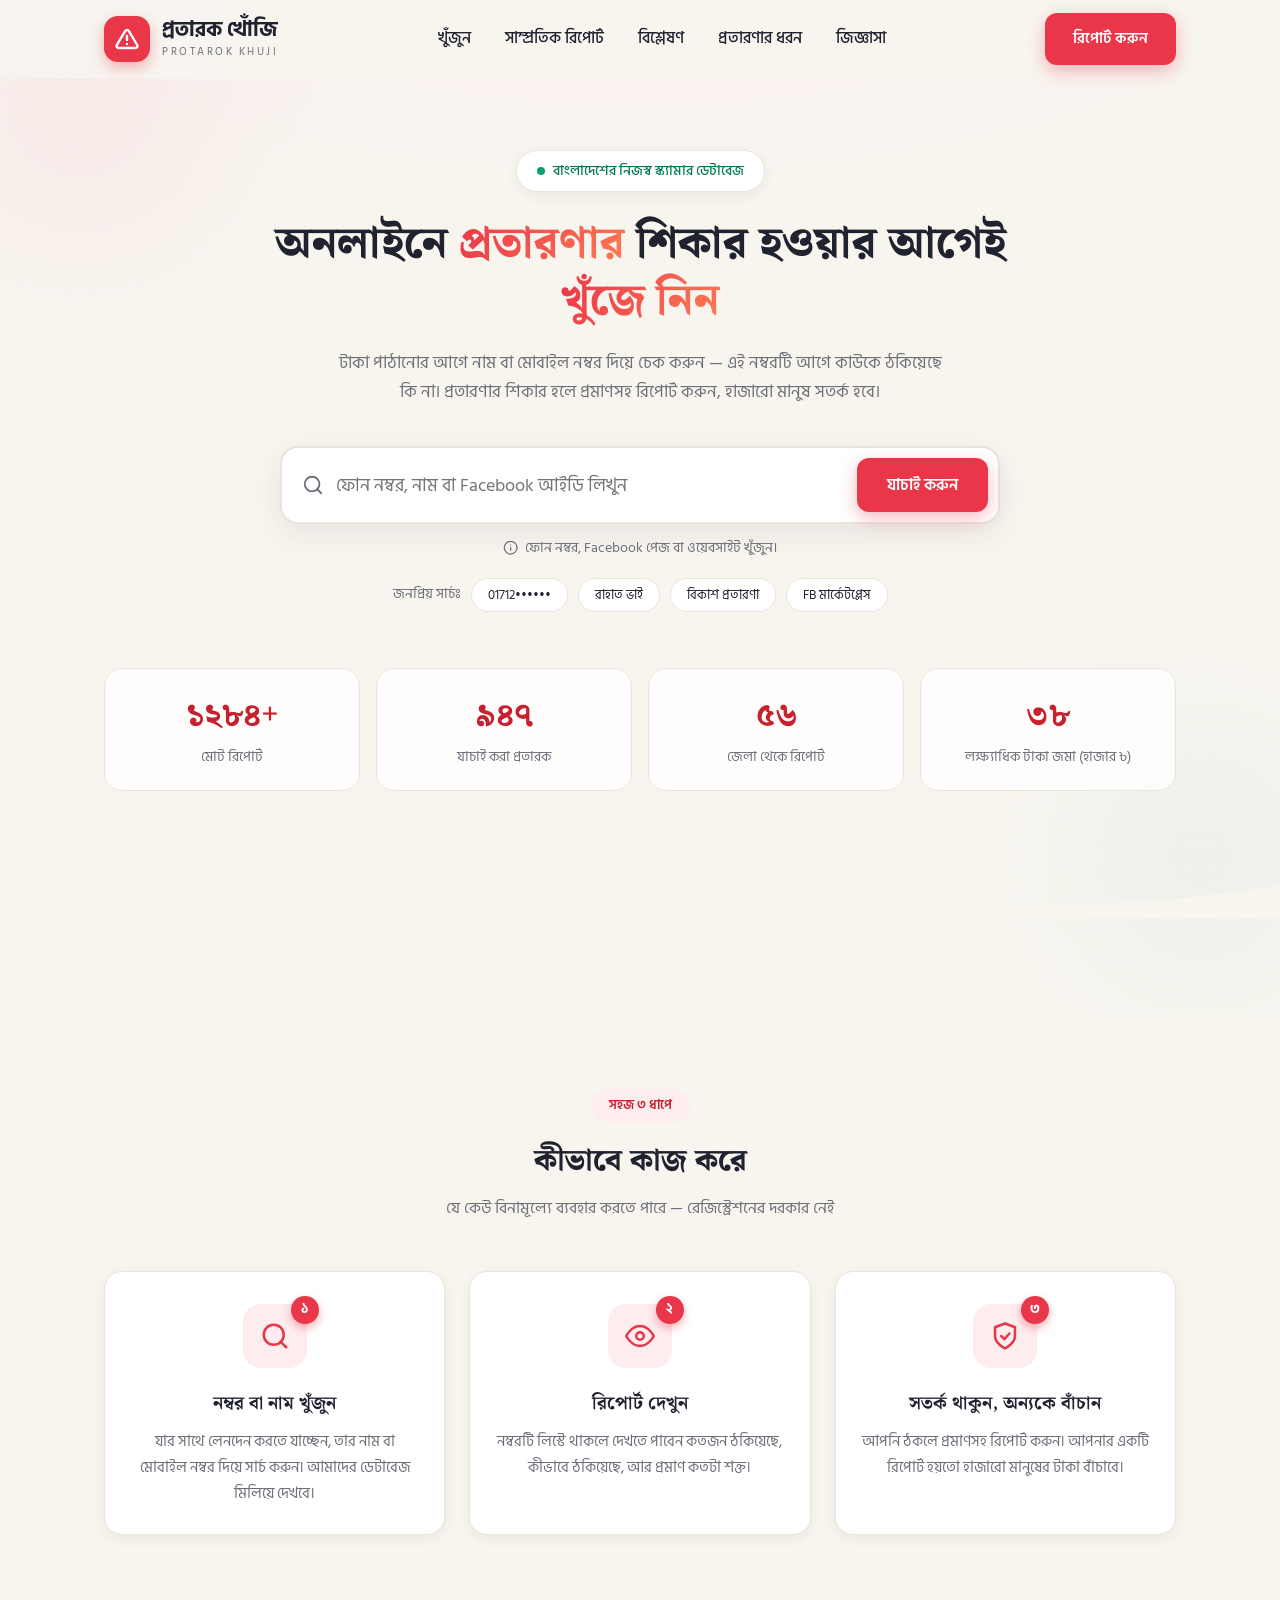
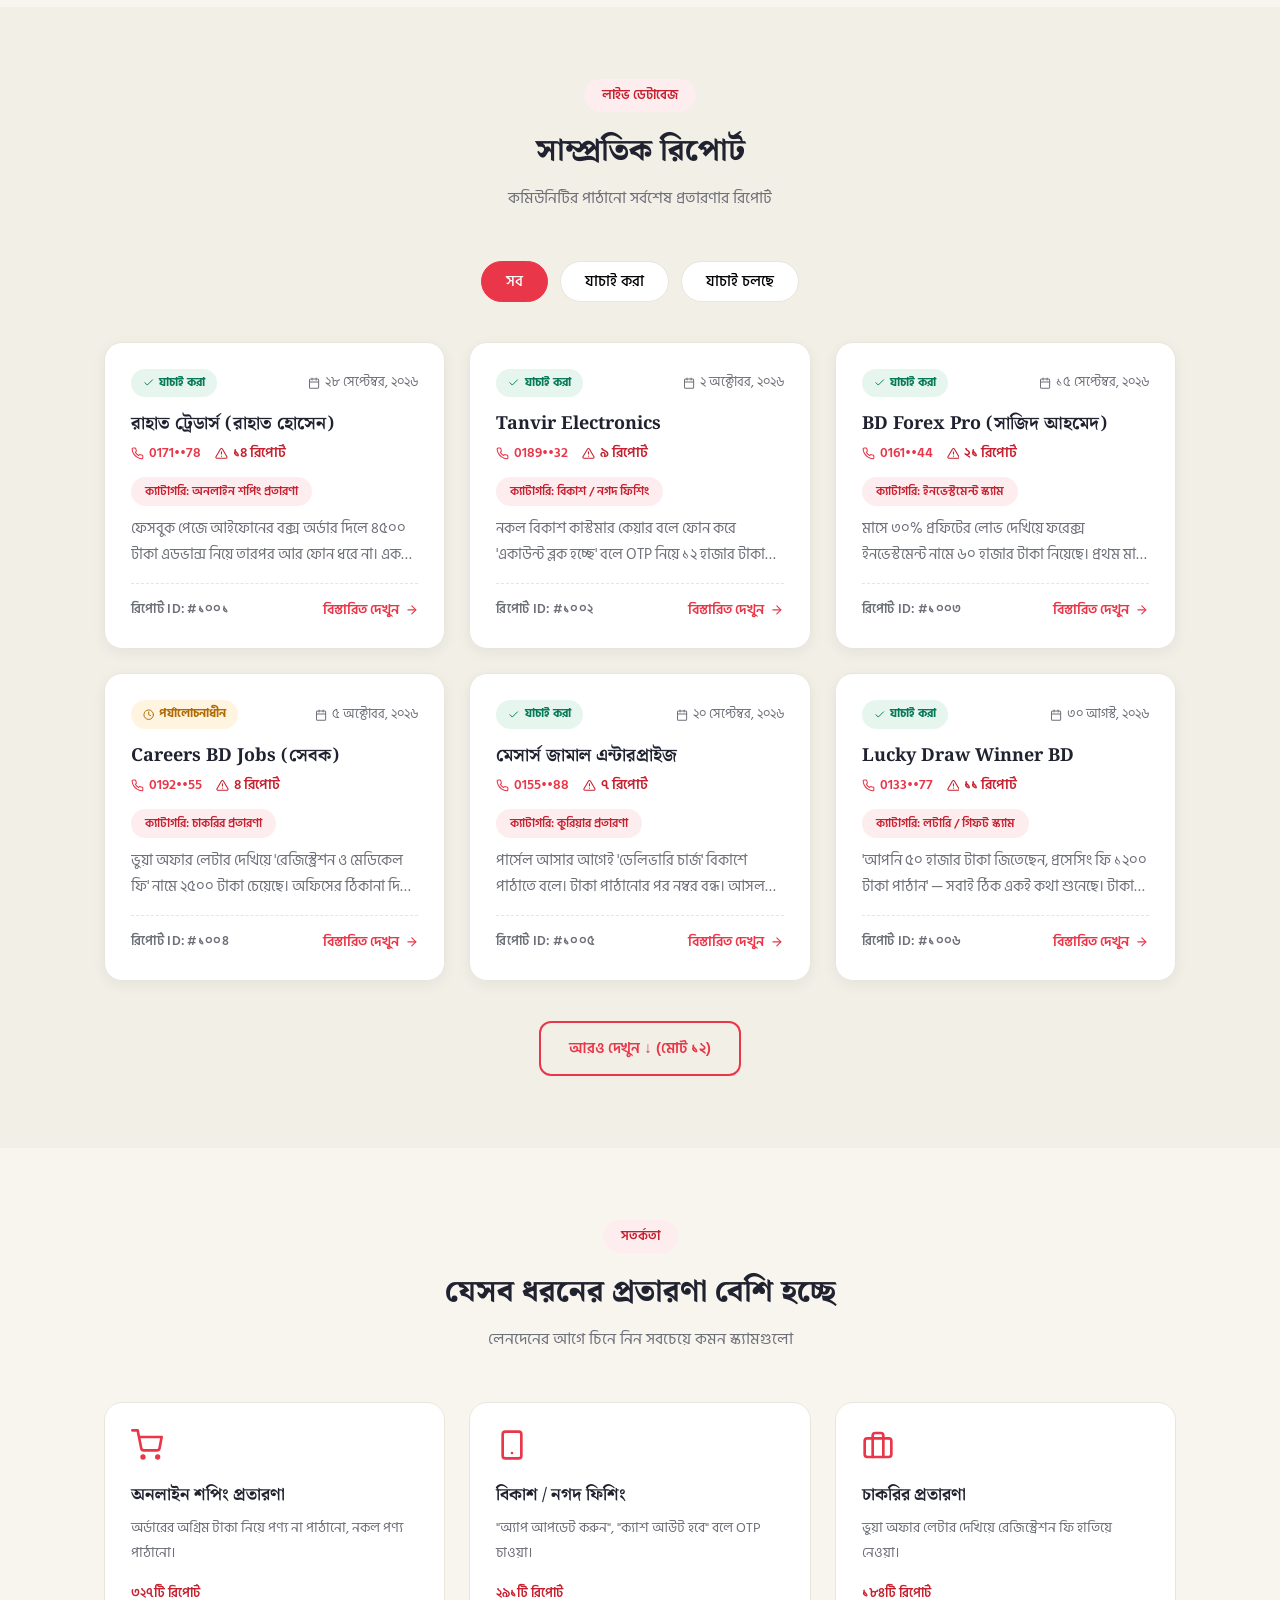
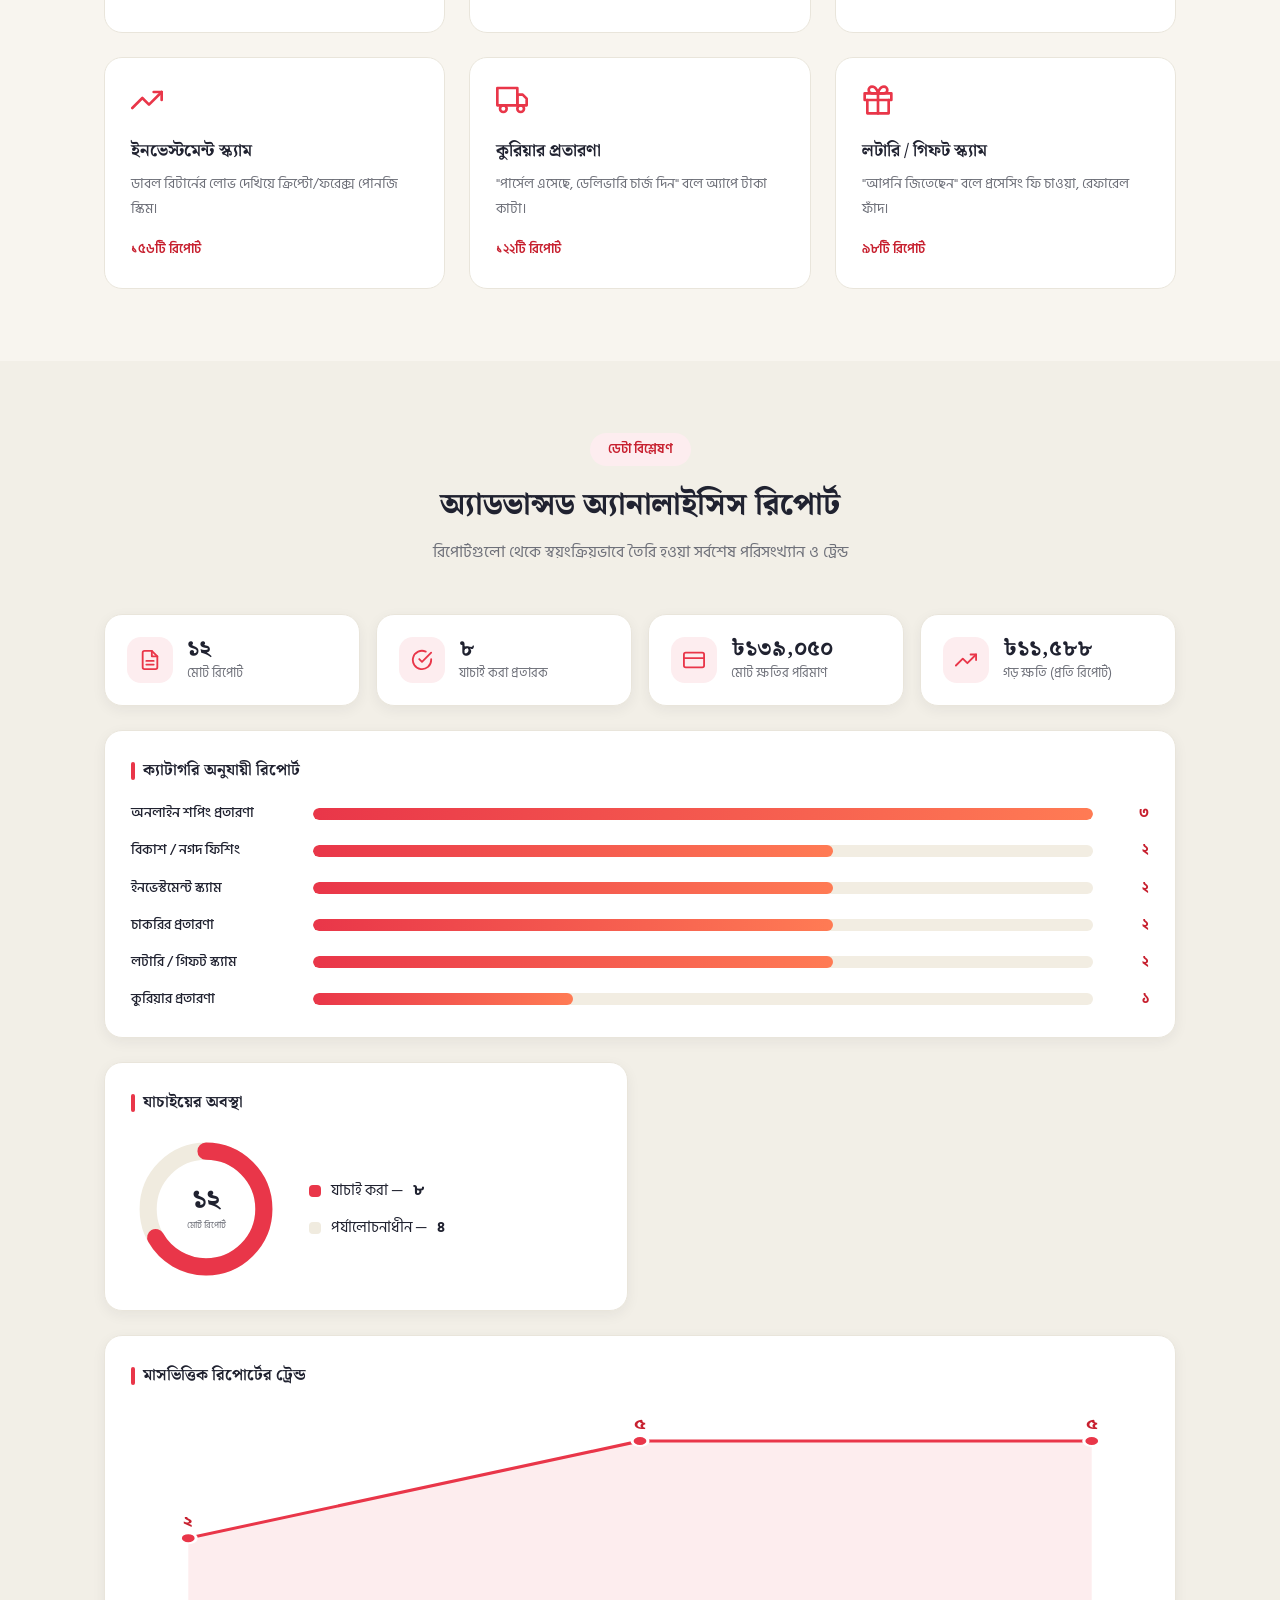
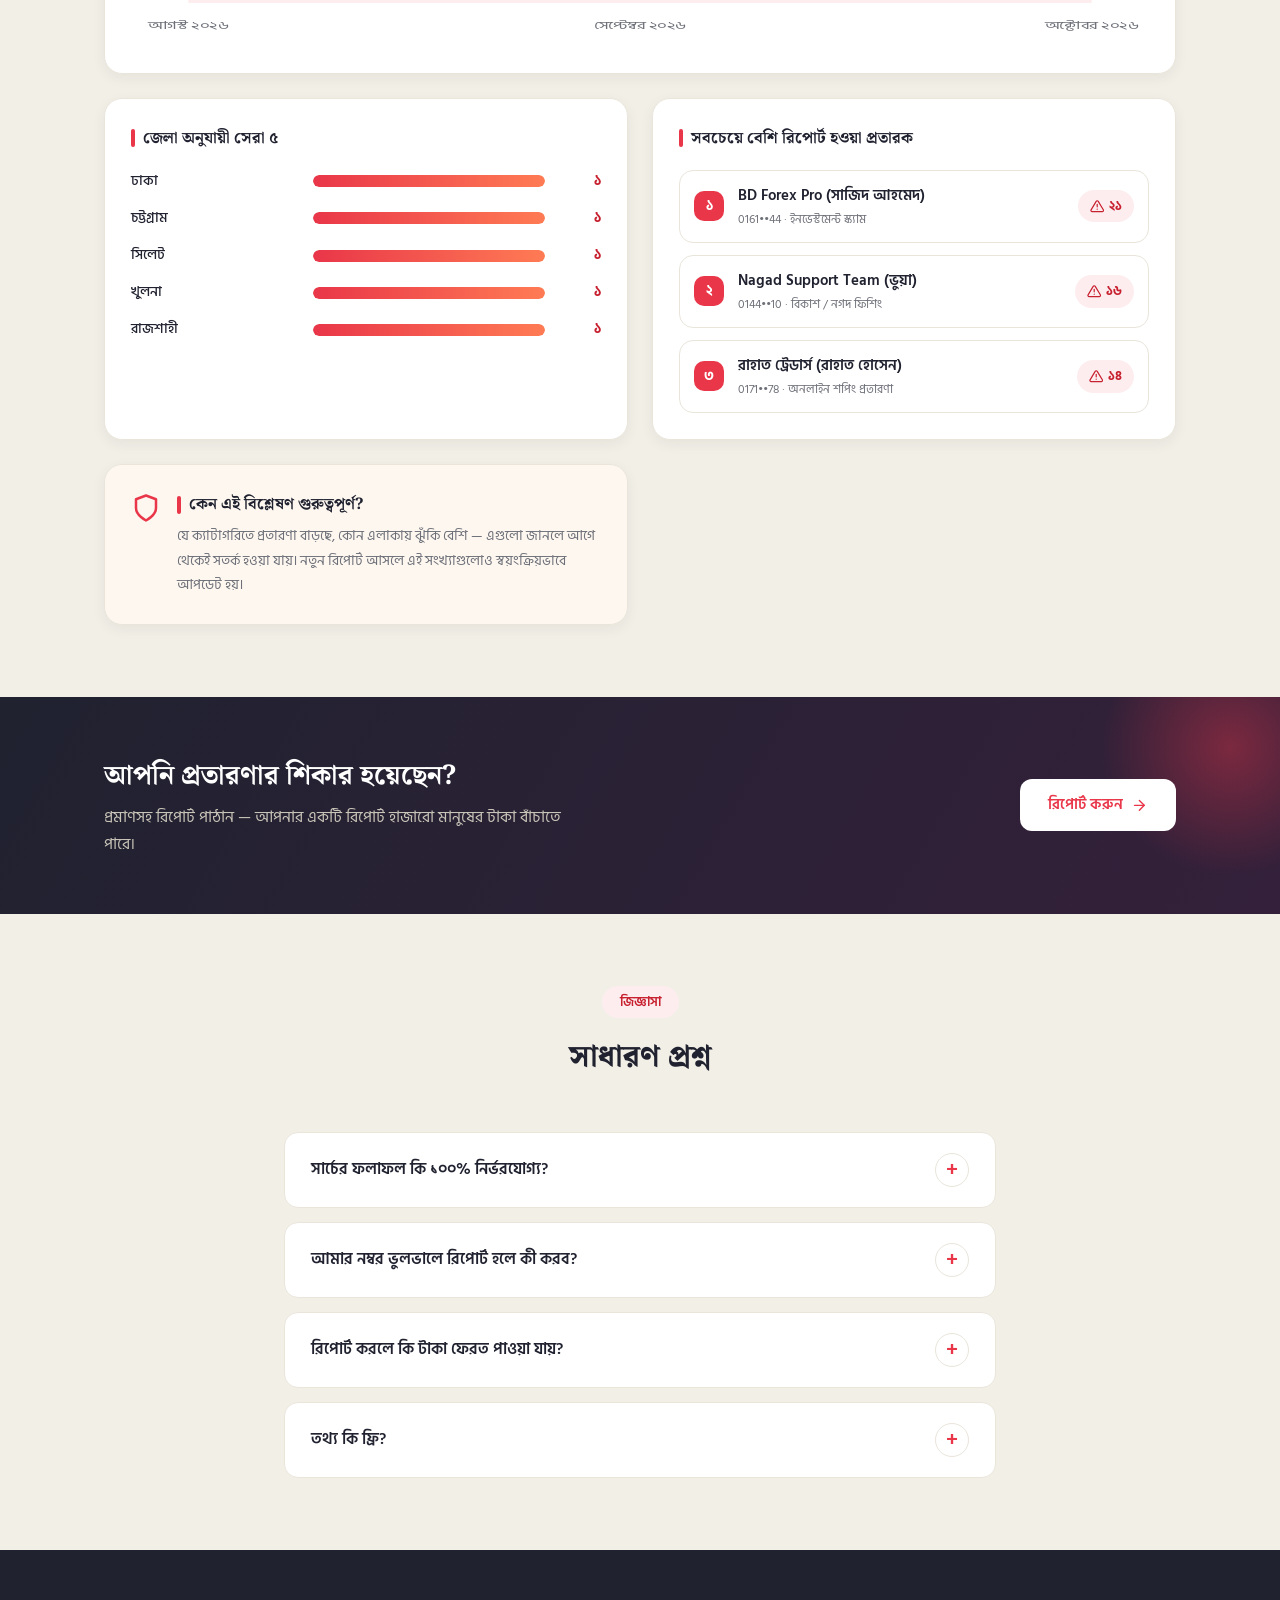
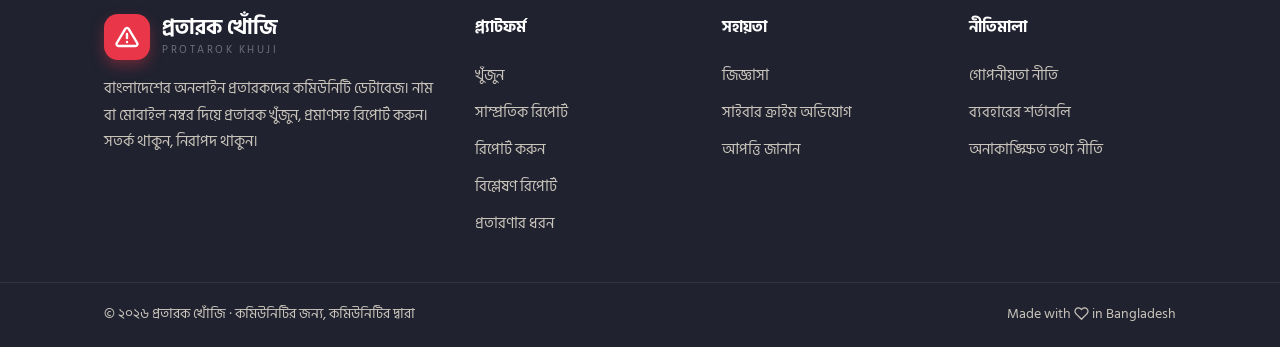
==== commit 4170b1f1: "Split into multi-page: advanced analysis section + separate report page Homepage: - New 'Advanced An" ====
--- a/index.html
+++ b/index.html
@@ -12,7 +12,7 @@
   <link rel="preconnect" href="https://fonts.googleapis.com" />
   <link rel="preconnect" href="https://fonts.gstatic.com" crossorigin />
   <link href="https://fonts.googleapis.com/css2?family=Hind+Siliguri:wght@300;400;500;600;700&family=Noto+Serif+Bengali:wght@600;700;800&display=swap" rel="stylesheet" />
-  <link rel="stylesheet" href="css/style.css?v=2.1" />
+  <link rel="stylesheet" href="css/style.css?v=2.2" />
 </head>
 <body>
 
@@ -59,12 +59,12 @@
       </a>
       <nav class="nav-links" id="navLinks">
         <a href="#search">খুঁজুন</a>
-        <a href="#how">কীভাবে কাজ করে</a>
         <a href="#reports">সাম্প্রতিক রিপোর্ট</a>
+        <a href="#analysis">বিশ্লেষণ</a>
         <a href="#categories">প্রতারণার ধরন</a>
         <a href="#faq">জিজ্ঞাসা</a>
       </nav>
-      <a href="#report" class="btn btn-primary nav-cta">রিপোর্ট করুন</a>
+      <a href="report.html" class="btn btn-primary nav-cta">রিপোর্ট করুন</a>
       <button class="hamburger" id="hamburger" aria-label="মেনু">
         <span></span><span></span><span></span>
       </button>
@@ -251,121 +251,55 @@
     </div>
   </section>
 
-  <!-- ================= REPORT FORM ================= -->
-  <section class="section section-report" id="report">
+  <!-- ================= ADVANCED ANALYSIS ================= -->
+  <section class="section section-alt" id="analysis">
     <div class="container">
-      <div class="report-layout">
-        <div class="report-info reveal">
-          <span class="section-tag">আপনার কণ্ঠস্বর</span>
-          <h2>প্রতারণার শিকার হয়েছেন?<br />রিপোর্ট করুন, অন্যকে বাঁচান</h2>
-          <p>
-            আপনার দেওয়া তথ্য কমিউনিটির যাচাই শেষে ডেটাবেজে যুক্ত হবে।
-            যত বেশি রিপোর্ট, তত দ্রুত একজন প্রতারক সবার চোখে ধরা পড়ে।
-          </p>
-          <ul class="report-points">
-            <li>
-              <span class="rp-box"><svg class="ic"><use href="#i-zap"/></svg></span>
-              <div>
-                <span class="rp-title">সহজ রিপোর্টিং</span>
-                <span class="rp-desc">মাত্র ২ মিনিটে পুরো রিপোর্ট পাঠান</span>
-              </div>
-            </li>
-            <li>
-              <span class="rp-box"><svg class="ic"><use href="#i-camera"/></svg></span>
-              <div>
-                <span class="rp-title">প্রমাণ সংযুক্ত করুন</span>
-                <span class="rp-desc">চ্যাট ও পেমেন্টের স্ক্রিনশট যোগ করুন</span>
-              </div>
-            </li>
-            <li>
-              <span class="rp-box"><svg class="ic"><use href="#i-eye"/></svg></span>
-              <div>
-                <span class="rp-title">রিপোর্টের অবস্থা দেখুন</span>
-                <span class="rp-desc">যাচাই শেষে ব্যাজ সহ প্রকাশ হবে</span>
-              </div>
-            </li>
-          </ul>
-          <div class="report-note">
-            <svg class="ic"><use href="#i-alert"/></svg>
-            <span>এটি একটি ডেমো সাইট — রিপোর্ট আপাতত আপনার ব্রাউজারেই সেভ হচ্ছে। পরবর্তীতে এখানে ডেটাবেজ ও অ্যাডমিন যাচাই যুক্ত হবে।</span>
-          </div>
-        </div>
-
-        <div class="report-form-card reveal">
-          <form id="reportForm">
-            <h3>প্রতারকের তথ্য</h3>
-            <div class="form-grid">
-              <div class="form-group">
-                <label>প্রতারকের নাম / ফেসবুক আইডি *</label>
-                <input type="text" id="fName" placeholder="যেমনঃ রাহাত হোসেন / রাহাত ট্রেডার্স" required />
-              </div>
-              <div class="form-group">
-                <label>মোবাইল নম্বর / বিকাশ *</label>
-                <input type="tel" id="fPhone" placeholder="01XXXXXXXXX" required />
-              </div>
-              <div class="form-group">
-                <label>প্রতারণার ধরন *</label>
-                <select id="fType" required>
-                  <option value="">— বাছাই করুন —</option>
-                  <option>অনলাইন শপিং প্রতারণা</option>
-                  <option>বিকাশ / নগদ ফিশিং</option>
-                  <option>চাকরির প্রতারণা</option>
-                  <option>ইনভেস্টমেন্ট স্ক্যাম</option>
-                  <option>কুরিয়ার প্রতারণা</option>
-                  <option>লটারি / গিফট স্ক্যাম</option>
-                  <option>অন্যান্য</option>
-                </select>
-              </div>
-              <div class="form-group">
-                <label>ক্ষতির পরিমাণ (৳)</label>
-                <input type="number" id="fAmount" placeholder="যেমনঃ 5000" min="0" />
-              </div>
-            </div>
-            <div class="form-group">
-              <label>কীভাবে প্রতারণা হয়েছে? *</label>
-              <textarea id="fDesc" rows="4" placeholder="বিস্তারিত লিখুন — কী প্রতিশ্রুতি দিয়েছিল, কীভাবে টাকা গেল, কখন..." required></textarea>
-            </div>
-            <div class="form-grid">
-              <div class="form-group">
-                <label>প্রমাণ (স্ক্রিনশট) *</label>
-                <div class="upload-box" id="uploadBox">
-                  <span class="upload-icon"><svg class="ic"><use href="#i-image"/></svg></span>
-                  <span class="upload-text">স্ক্রিনশট দিন — চ্যাট, ট্রানজেকশন বা পেমেন্টের</span>
-                  <span class="upload-formats">PNG বা JPG · সর্বোচ্চ ৪টি ছবি</span>
-                  <input type="file" id="fEvidence" accept="image/*" multiple hidden />
-                </div>
-                <div class="upload-preview" id="uploadPreview"></div>
-              </div>
-              <div class="form-group">
-                <label>ঘটনার তারিখ *</label>
-                <input type="date" id="fDate" required />
-              </div>
-            </div>
-            <h3>আপনার তথ্য <small>(গোপন থাকবে)</small></h3>
-            <div class="form-grid">
-              <div class="form-group">
-                <label>আপনার নাম</label>
-                <input type="text" id="fReporter" placeholder="ঐচ্ছিক" />
-              </div>
-              <div class="form-group">
-                <label>যোগাযোগের নম্বর</label>
-                <input type="tel" id="fContact" placeholder="যাচাইয়ের প্রয়োজনে" />
-              </div>
-            </div>
-            <label class="checkbox-row">
-              <input type="checkbox" id="fConsent" required />
-              <span>আমি জানাচ্ছি, উপরের তথ্য সত্য এবং এগুলো প্রকাশের অনুমতি দিচ্ছি।</span>
-            </label>
-            <button type="submit" class="btn btn-primary btn-block" id="submitBtn">
-              রিপোর্ট পাঠান
-            </button>
-            <div class="form-success" id="formSuccess">
-              <svg class="ic"><use href="#i-check-circle"/></svg>
-              <span>ধন্যবাদ! আপনার রিপোর্ট জমা হয়েছে। যাচাই শেষে ডেটাবেজে দেখা যাবে।</span>
-            </div>
-          </form>
-        </div>
-      </div>
+      <div class="section-head reveal">
+        <span class="section-tag">ডেটা বিশ্লেষণ</span>
+        <h2>অ্যাডভান্সড অ্যানালাইসিস রিপোর্ট</h2>
+        <p>রিপোর্টগুলো থেকে স্বয়ংক্রিয়ভাবে তৈরি হওয়া সর্বশেষ পরিসংখ্যান ও ট্রেন্ড</p>
+      </div>
+      <div class="an-stats reveal" id="anStats"></div>
+      <div class="an-grid">
+        <div class="an-card an-card-wide reveal">
+          <h3 class="an-title">ক্যাটাগরি অনুযায়ী রিপোর্ট</h3>
+          <div class="an-bars" id="anCategories"></div>
+        </div>
+        <div class="an-card reveal">
+          <h3 class="an-title">যাচাইয়ের অবস্থা</h3>
+          <div class="an-donut" id="anStatus"></div>
+        </div>
+        <div class="an-card an-card-wide reveal">
+          <h3 class="an-title">মাসভিত্তিক রিপোর্টের ট্রেন্ড</h3>
+          <div id="anTrend" class="an-trend"></div>
+        </div>
+        <div class="an-card reveal">
+          <h3 class="an-title">জেলা অনুযায়ী সেরা ৫</h3>
+          <div class="an-bars" id="anDistricts"></div>
+        </div>
+        <div class="an-card reveal">
+          <h3 class="an-title">সবচেয়ে বেশি রিপোর্ট হওয়া প্রতারক</h3>
+          <div id="anTop" class="an-top"></div>
+        </div>
+        <div class="an-card an-card-hint reveal">
+          <svg class="ic"><use href="#i-shield"/></svg>
+          <div>
+            <h3 class="an-title" style="margin-bottom:6px">কেন এই বিশ্লেষণ গুরুত্বপূর্ণ?</h3>
+            <p class="an-hint-text">যে ক্যাটাগরিতে প্রতারণা বাড়ছে, কোন এলাকায় ঝুঁকি বেশি — এগুলো জানলে আগে থেকেই সতর্ক হওয়া যায়। নতুন রিপোর্ট আসলে এই সংখ্যাগুলোও স্বয়ংক্রিয়ভাবে আপডেট হয়।</p>
+          </div>
+        </div>
+      </div>
+    </div>
+  </section>
+
+  <!-- ================= CTA BAND ================= -->
+  <section class="cta-band">
+    <div class="container cta-band-inner reveal">
+      <div>
+        <h2>আপনি প্রতারণার শিকার হয়েছেন?</h2>
+        <p>প্রমাণসহ রিপোর্ট পাঠান — আপনার একটি রিপোর্ট হাজারো মানুষের টাকা বাঁচাতে পারে।</p>
+      </div>
+      <a href="report.html" class="btn btn-light">রিপোর্ট করুন <svg class="ic"><use href="#i-arrow"/></svg></a>
     </div>
   </section>
 
@@ -414,7 +348,8 @@
         <h4>প্ল্যাটফর্ম</h4>
         <a href="#search">খুঁজুন</a>
         <a href="#reports">সাম্প্রতিক রিপোর্ট</a>
-        <a href="#report">রিপোর্ট করুন</a>
+        <a href="report.html">রিপোর্ট করুন</a>
+        <a href="#analysis">বিশ্লেষণ রিপোর্ট</a>
         <a href="#categories">প্রতারণার ধরন</a>
       </div>
       <div class="footer-col">
@@ -443,7 +378,7 @@
     <div class="modal" id="modalContent"></div>
   </div>
 
-  <script src="js/data.js?v=2.1"></script>
-  <script src="js/app.js?v=2.1"></script>
+  <script src="js/data.js?v=2.2"></script>
+  <script src="js/app.js?v=2.2"></script>
 </body>
 </html>
--- a/css/style.css
+++ b/css/style.css
@@ -456,3 +456,97 @@
   *, *::before, *::after { animation: none !important; transition: none !important; }
   .reveal { opacity: 1; transform: none; }
 }
+
+/* ---------- advanced analysis ---------- */
+.an-stats { display: grid; grid-template-columns: repeat(4, 1fr); gap: 16px; margin-bottom: 24px; }
+@media (max-width: 860px) { .an-stats { grid-template-columns: repeat(2, 1fr); } }
+.an-tile {
+  background: var(--card); border: 1px solid var(--line); border-radius: var(--radius);
+  padding: 20px 22px; display: flex; align-items: center; gap: 14px; box-shadow: var(--shadow-sm);
+}
+.an-tile-icon {
+  width: 46px; height: 46px; border-radius: 14px; background: var(--red-soft); color: var(--red);
+  display: flex; align-items: center; justify-content: center; flex-shrink: 0;
+}
+.an-tile-icon .ic { width: 22px; height: 22px; }
+.an-tile-val { display: block; font-size: 1.35rem; font-weight: 800; line-height: 1.3; font-family: "Noto Serif Bengali", serif; }
+.an-tile-label { display: block; font-size: 0.8rem; color: var(--muted); }
+
+.an-grid { display: grid; grid-template-columns: 1fr 1fr; gap: 24px; }
+@media (max-width: 900px) { .an-grid { grid-template-columns: 1fr; } }
+.an-card {
+  background: var(--card); border: 1px solid var(--line); border-radius: var(--radius);
+  padding: 26px; box-shadow: var(--shadow-sm);
+}
+.an-card-wide { grid-column: 1 / -1; }
+.an-title { font-size: 1rem; font-weight: 700; margin-bottom: 18px; display: flex; align-items: center; gap: 8px; }
+.an-title::before { content: ""; width: 4px; height: 18px; border-radius: 2px; background: var(--red); display: inline-block; }
+
+.an-bars { display: grid; gap: 14px; }
+.an-bar-row { display: grid; grid-template-columns: 170px 1fr 44px; align-items: center; gap: 12px; }
+@media (max-width: 560px) { .an-bar-row { grid-template-columns: 120px 1fr 36px; } }
+.an-bar-label { font-size: 0.85rem; font-weight: 500; }
+.an-bar-track { background: #F2EDE2; border-radius: 999px; height: 12px; overflow: hidden; }
+.an-bar-fill { height: 100%; border-radius: 999px; background: linear-gradient(90deg, var(--red), #FF7B54); min-width: 8px; }
+.an-bar-val { font-size: 0.85rem; font-weight: 700; color: var(--red-dark); text-align: right; }
+
+.an-donut-wrap { display: flex; align-items: center; gap: 28px; flex-wrap: wrap; }
+.an-donut-svg { width: 150px; height: 150px; flex-shrink: 0; }
+.an-donut-num { font-size: 1.5rem; font-weight: 800; fill: var(--ink); font-family: "Noto Serif Bengali", serif; }
+.an-donut-cap { font-size: 0.55rem; fill: var(--muted); }
+.an-legend { list-style: none; display: grid; gap: 12px; font-size: 0.92rem; }
+.an-legend li { display: flex; align-items: center; gap: 10px; }
+.an-dot { width: 12px; height: 12px; border-radius: 4px; flex-shrink: 0; }
+
+.an-trend { width: 100%; }
+.an-trend-svg { width: 100%; height: 230px; }
+.an-trend-val { font-size: 0.8rem; font-weight: 700; fill: var(--red-dark); }
+.an-trend-cap { font-size: 0.68rem; fill: var(--muted); }
+
+.an-top { display: grid; gap: 12px; }
+.an-top-row {
+  display: flex; align-items: center; gap: 14px; padding: 12px 14px;
+  border: 1px solid var(--line); border-radius: 14px;
+}
+.an-rank {
+  width: 30px; height: 30px; border-radius: 10px; background: var(--red); color: #fff;
+  display: flex; align-items: center; justify-content: center; font-weight: 700; font-size: 0.9rem; flex-shrink: 0;
+}
+.an-top-info { flex: 1; min-width: 0; }
+.an-top-name { display: block; font-weight: 600; font-size: 0.95rem; white-space: nowrap; overflow: hidden; text-overflow: ellipsis; }
+.an-top-sub { display: block; font-size: 0.78rem; color: var(--muted); }
+.an-top-count {
+  display: inline-flex; align-items: center; gap: 5px; background: var(--red-soft); color: var(--red-dark);
+  font-weight: 700; font-size: 0.82rem; padding: 5px 12px; border-radius: 999px; flex-shrink: 0;
+}
+.an-card-hint { display: flex; gap: 16px; align-items: flex-start; background: #FDF7F0; }
+.an-card-hint > .ic { width: 30px; height: 30px; color: var(--red); flex-shrink: 0; margin-top: 2px; }
+.an-card-hint .an-title { margin-bottom: 6px; }
+.an-hint-text { font-size: 0.9rem; color: var(--muted); }
+
+/* ---------- CTA band ---------- */
+.cta-band { background: linear-gradient(120deg, var(--navy) 0%, #34203A 100%); padding: 56px 0; position: relative; overflow: hidden; }
+.cta-band::before {
+  content: ""; position: absolute; right: -80px; top: -80px; width: 260px; height: 260px;
+  border-radius: 50%; background: radial-gradient(circle, rgba(233, 54, 73, 0.4), transparent 70%);
+}
+.cta-band-inner { display: flex; align-items: center; justify-content: space-between; gap: 24px; flex-wrap: wrap; position: relative; }
+.cta-band h2 { color: #fff; font-size: clamp(1.3rem, 2.5vw, 1.7rem); margin-bottom: 6px; }
+.cta-band p { color: #C9C4B8; font-size: 0.98rem; max-width: 480px; }
+.btn-light { background: #fff; color: var(--red); }
+.btn-light:hover { background: var(--red); color: #fff; }
+
+/* ---------- report page ---------- */
+.page-hero {
+  padding: 150px 0 56px; text-align: center;
+  background: radial-gradient(1200px 480px at 50% -10%, #FBEDEF 0%, transparent 62%);
+}
+.crumb {
+  display: inline-flex; align-items: center; gap: 8px; text-decoration: none;
+  color: var(--muted); font-size: 0.88rem; margin-bottom: 20px; transition: 0.2s;
+}
+.crumb .ic { transform: rotate(180deg); }
+.crumb:hover { color: var(--red); }
+.page-hero h1 { font-size: clamp(1.7rem, 3.6vw, 2.3rem); font-weight: 800; margin-bottom: 10px; }
+.page-hero p { color: var(--muted); max-width: 560px; margin: 0 auto; font-size: 1rem; }
+.section-report.no-top-pad { padding-top: 0; }
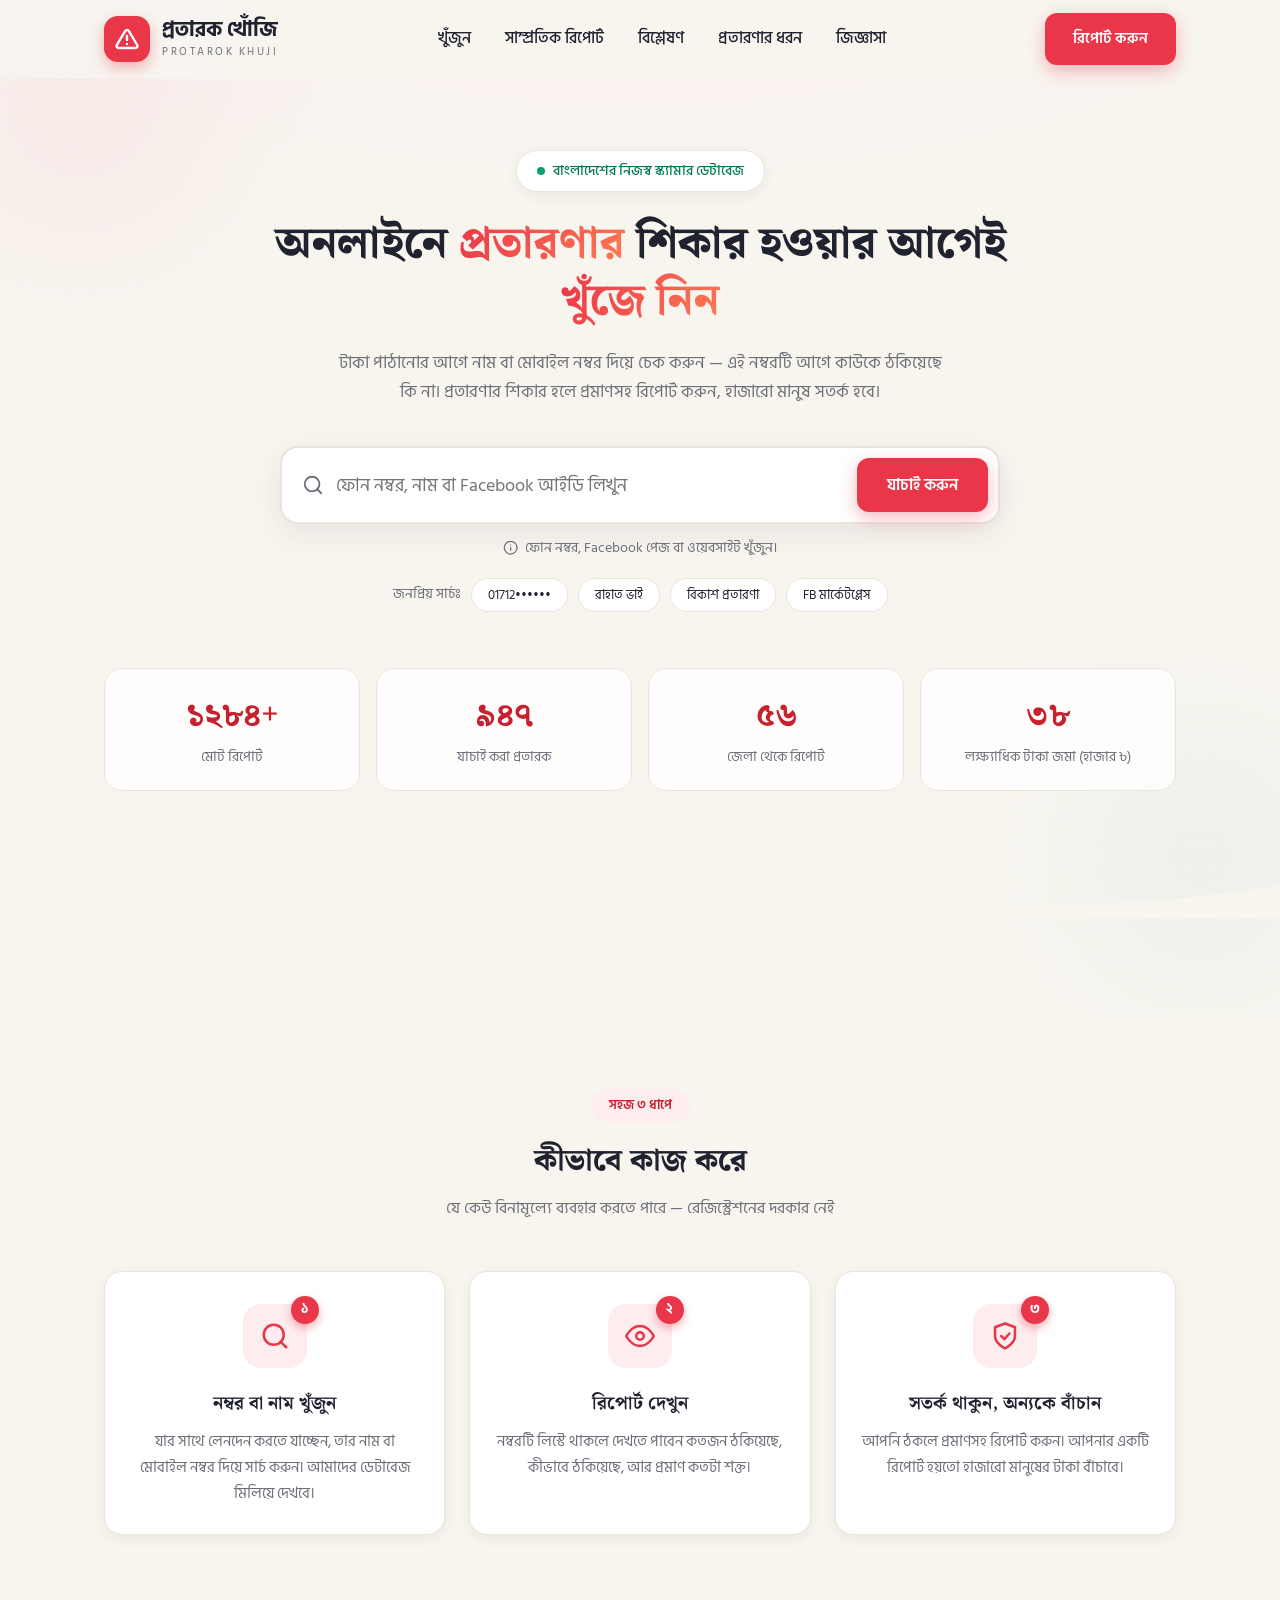
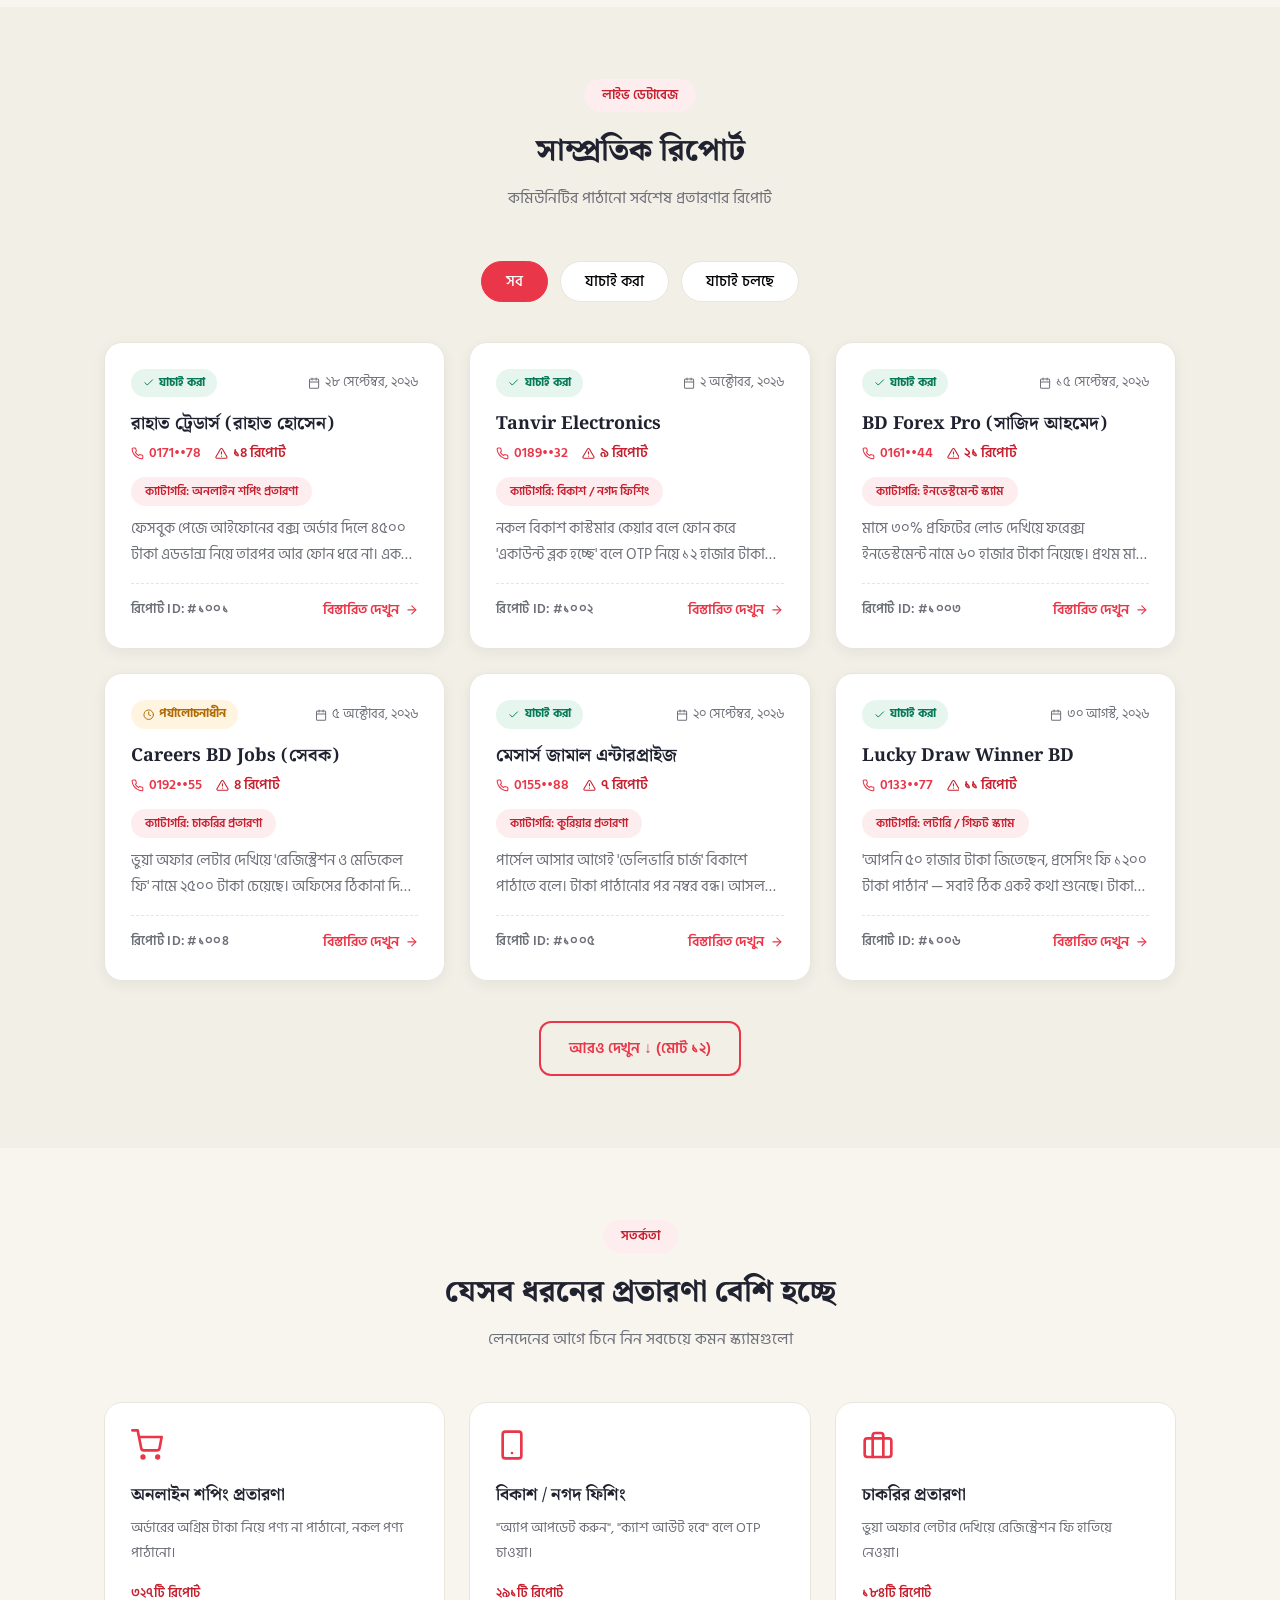
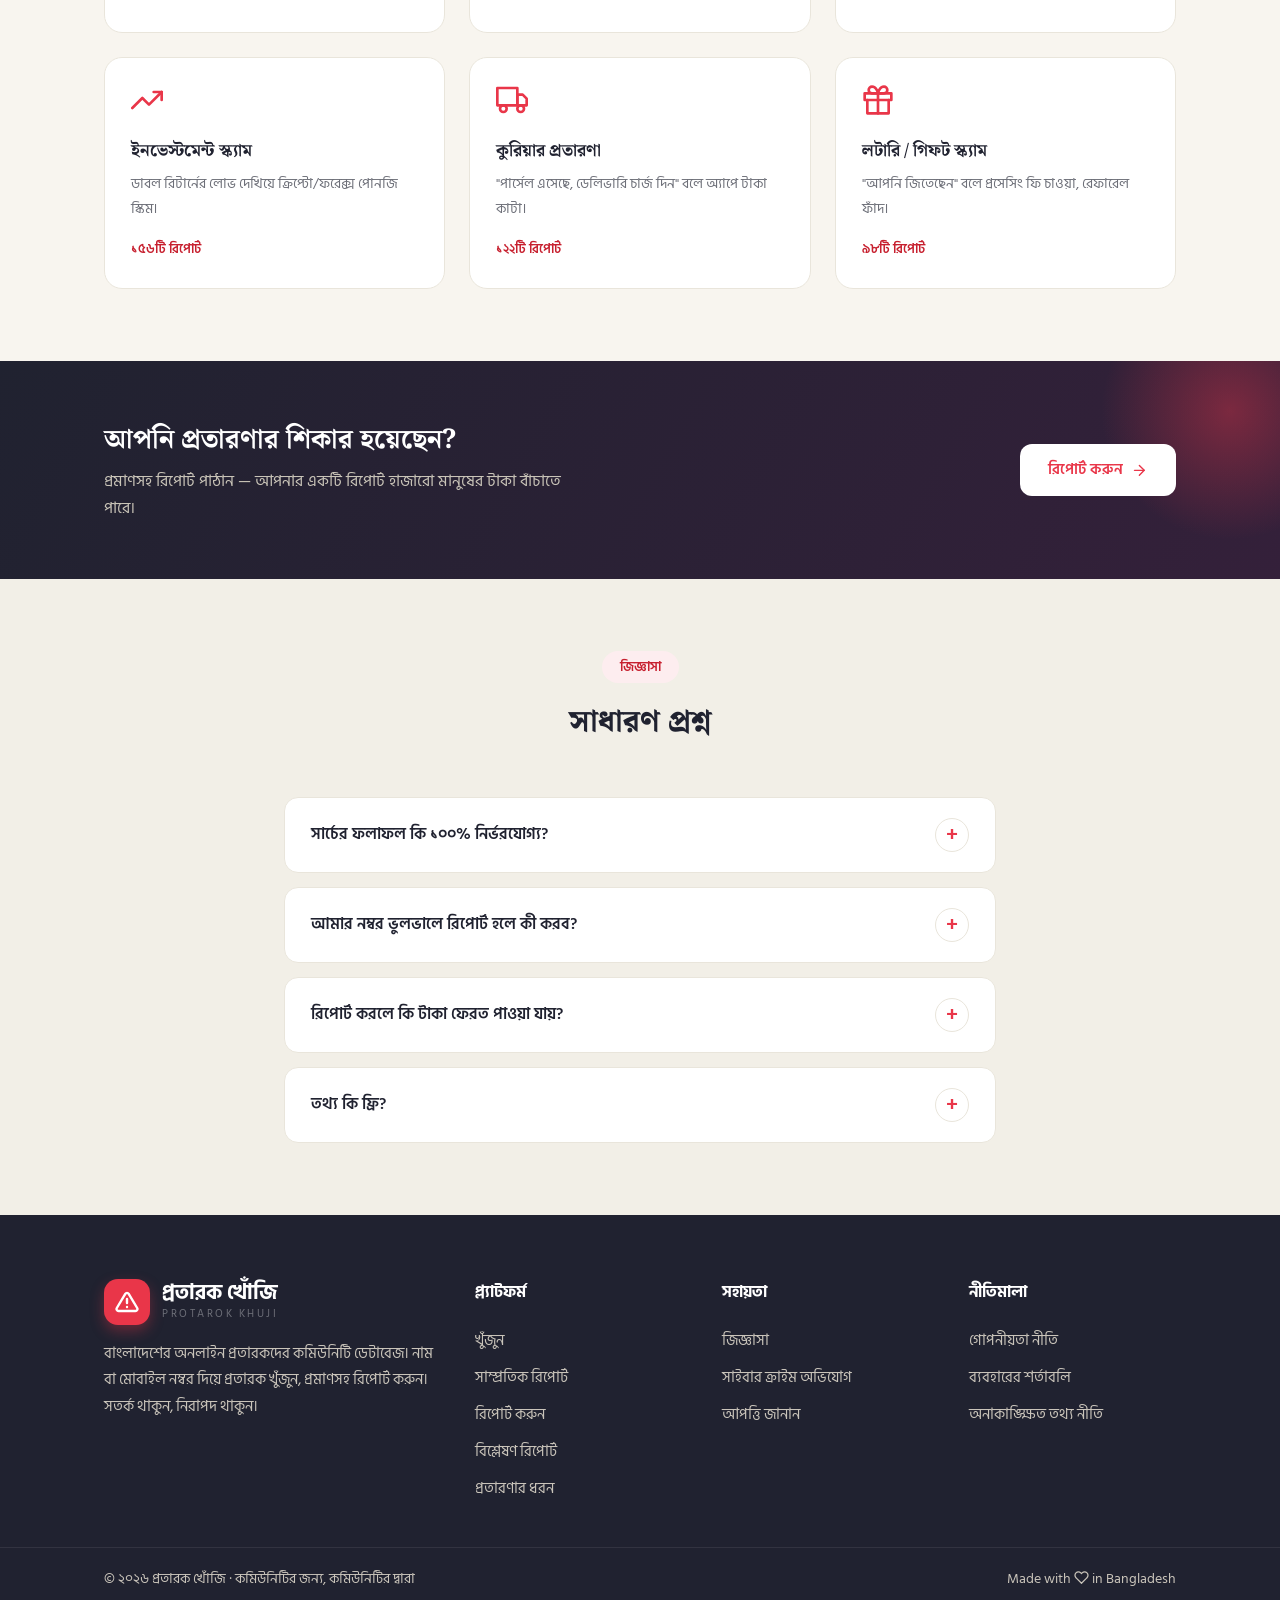
==== commit 5ba306ff: "Move analysis to dedicated page with animated charts - New analysis.html: stat tiles, monthly trend " ====
--- a/index.html
+++ b/index.html
@@ -12,7 +12,7 @@
   <link rel="preconnect" href="https://fonts.googleapis.com" />
   <link rel="preconnect" href="https://fonts.gstatic.com" crossorigin />
   <link href="https://fonts.googleapis.com/css2?family=Hind+Siliguri:wght@300;400;500;600;700&family=Noto+Serif+Bengali:wght@600;700;800&display=swap" rel="stylesheet" />
-  <link rel="stylesheet" href="css/style.css?v=2.2" />
+  <link rel="stylesheet" href="css/style.css?v=2.3" />
 </head>
 <body>
 
@@ -60,7 +60,7 @@
       <nav class="nav-links" id="navLinks">
         <a href="#search">খুঁজুন</a>
         <a href="#reports">সাম্প্রতিক রিপোর্ট</a>
-        <a href="#analysis">বিশ্লেষণ</a>
+        <a href="analysis.html">বিশ্লেষণ</a>
         <a href="#categories">প্রতারণার ধরন</a>
         <a href="#faq">জিজ্ঞাসা</a>
       </nav>
@@ -246,47 +246,6 @@
           <h3>লটারি / গিফট স্ক্যাম</h3>
           <p>"আপনি জিতেছেন" বলে প্রসেসিং ফি চাওয়া, রেফারেল ফাঁদ।</p>
           <span class="cat-count">৯৮টি রিপোর্ট</span>
-        </div>
-      </div>
-    </div>
-  </section>
-
-  <!-- ================= ADVANCED ANALYSIS ================= -->
-  <section class="section section-alt" id="analysis">
-    <div class="container">
-      <div class="section-head reveal">
-        <span class="section-tag">ডেটা বিশ্লেষণ</span>
-        <h2>অ্যাডভান্সড অ্যানালাইসিস রিপোর্ট</h2>
-        <p>রিপোর্টগুলো থেকে স্বয়ংক্রিয়ভাবে তৈরি হওয়া সর্বশেষ পরিসংখ্যান ও ট্রেন্ড</p>
-      </div>
-      <div class="an-stats reveal" id="anStats"></div>
-      <div class="an-grid">
-        <div class="an-card an-card-wide reveal">
-          <h3 class="an-title">ক্যাটাগরি অনুযায়ী রিপোর্ট</h3>
-          <div class="an-bars" id="anCategories"></div>
-        </div>
-        <div class="an-card reveal">
-          <h3 class="an-title">যাচাইয়ের অবস্থা</h3>
-          <div class="an-donut" id="anStatus"></div>
-        </div>
-        <div class="an-card an-card-wide reveal">
-          <h3 class="an-title">মাসভিত্তিক রিপোর্টের ট্রেন্ড</h3>
-          <div id="anTrend" class="an-trend"></div>
-        </div>
-        <div class="an-card reveal">
-          <h3 class="an-title">জেলা অনুযায়ী সেরা ৫</h3>
-          <div class="an-bars" id="anDistricts"></div>
-        </div>
-        <div class="an-card reveal">
-          <h3 class="an-title">সবচেয়ে বেশি রিপোর্ট হওয়া প্রতারক</h3>
-          <div id="anTop" class="an-top"></div>
-        </div>
-        <div class="an-card an-card-hint reveal">
-          <svg class="ic"><use href="#i-shield"/></svg>
-          <div>
-            <h3 class="an-title" style="margin-bottom:6px">কেন এই বিশ্লেষণ গুরুত্বপূর্ণ?</h3>
-            <p class="an-hint-text">যে ক্যাটাগরিতে প্রতারণা বাড়ছে, কোন এলাকায় ঝুঁকি বেশি — এগুলো জানলে আগে থেকেই সতর্ক হওয়া যায়। নতুন রিপোর্ট আসলে এই সংখ্যাগুলোও স্বয়ংক্রিয়ভাবে আপডেট হয়।</p>
-          </div>
         </div>
       </div>
     </div>
@@ -349,7 +308,7 @@
         <a href="#search">খুঁজুন</a>
         <a href="#reports">সাম্প্রতিক রিপোর্ট</a>
         <a href="report.html">রিপোর্ট করুন</a>
-        <a href="#analysis">বিশ্লেষণ রিপোর্ট</a>
+        <a href="analysis.html">বিশ্লেষণ রিপোর্ট</a>
         <a href="#categories">প্রতারণার ধরন</a>
       </div>
       <div class="footer-col">
@@ -378,7 +337,7 @@
     <div class="modal" id="modalContent"></div>
   </div>
 
-  <script src="js/data.js?v=2.2"></script>
-  <script src="js/app.js?v=2.2"></script>
+  <script src="js/data.js?v=2.3"></script>
+  <script src="js/app.js?v=2.3"></script>
 </body>
 </html>
--- a/css/style.css
+++ b/css/style.css
@@ -550,3 +550,36 @@
 .page-hero h1 { font-size: clamp(1.7rem, 3.6vw, 2.3rem); font-weight: 800; margin-bottom: 10px; }
 .page-hero p { color: var(--muted); max-width: 560px; margin: 0 auto; font-size: 1rem; }
 .section-report.no-top-pad { padding-top: 0; }
+
+/* ---------- analysis page enhancements ---------- */
+.nav-links a.active-page { color: var(--red); font-weight: 700; }
+.an-card { transition: transform 0.3s ease, box-shadow 0.3s ease; }
+.an-card:hover { transform: translateY(-4px); box-shadow: var(--shadow); }
+
+@keyframes barGrow { from { transform: scaleX(0); } to { transform: scaleX(1); } }
+.an-bar-fill { transform-origin: left center; animation: barGrow 0.9s cubic-bezier(0.22, 0.9, 0.35, 1) both; }
+.an-bar-row:nth-child(2) .an-bar-fill { animation-delay: 0.08s; }
+.an-bar-row:nth-child(3) .an-bar-fill { animation-delay: 0.16s; }
+.an-bar-row:nth-child(4) .an-bar-fill { animation-delay: 0.24s; }
+.an-bar-row:nth-child(5) .an-bar-fill { animation-delay: 0.32s; }
+.an-bar-row:nth-child(6) .an-bar-fill { animation-delay: 0.4s; }
+.an-bar-row:nth-child(7) .an-bar-fill { animation-delay: 0.48s; }
+
+@keyframes drawLine { to { stroke-dashoffset: 0; } }
+.an-trend-svg polyline { stroke-dasharray: 1600; stroke-dashoffset: 1600; animation: drawLine 1.6s ease 0.2s forwards; }
+.an-trend-svg path { animation: slideUp 0.9s ease 0.3s both; }
+@keyframes popDot { from { transform: scale(0); } to { transform: scale(1); } }
+.an-trend-svg circle { transform-box: fill-box; transform-origin: center; animation: popDot 0.35s ease 0.9s both; }
+.an-trend-svg text.an-trend-val { animation: slideUp 0.4s ease 1.2s both; }
+
+@keyframes donutIn { from { stroke-dasharray: 0 339; } }
+.an-donut-svg circle[stroke="#E93649"] { animation: donutIn 1.2s ease 0.2s; }
+
+.an-bars.money .an-bar-row { grid-template-columns: 170px 1fr 120px; }
+@media (max-width: 560px) { .an-bars.money .an-bar-row { grid-template-columns: 110px 1fr 92px; } .an-bars.money .an-bar-val { font-size: 0.72rem; } }
+
+@media (prefers-reduced-motion: reduce) {
+  .an-bar-fill, .an-trend-svg polyline, .an-trend-svg path, .an-trend-svg circle,
+  .an-trend-svg text, .an-donut-svg circle { animation: none !important; }
+  .an-trend-svg polyline { stroke-dasharray: none; stroke-dashoffset: 0; }
+}
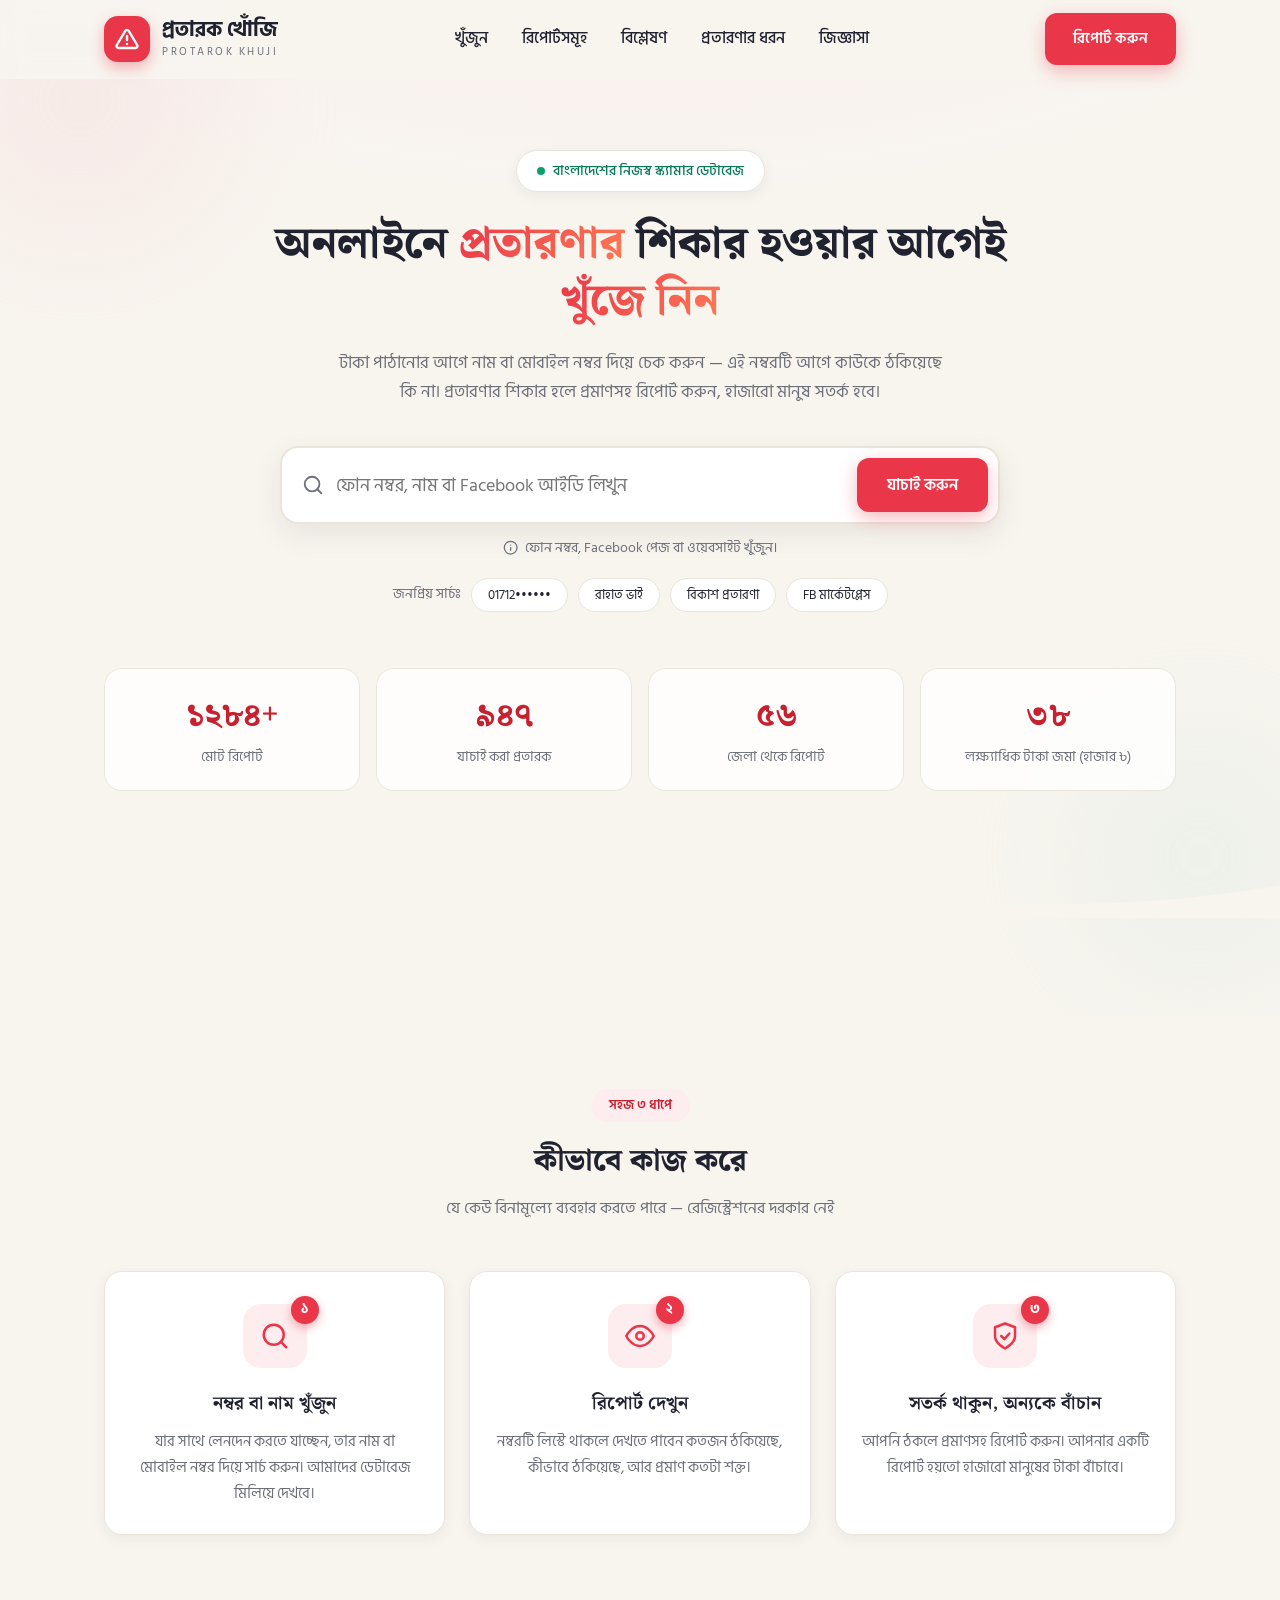
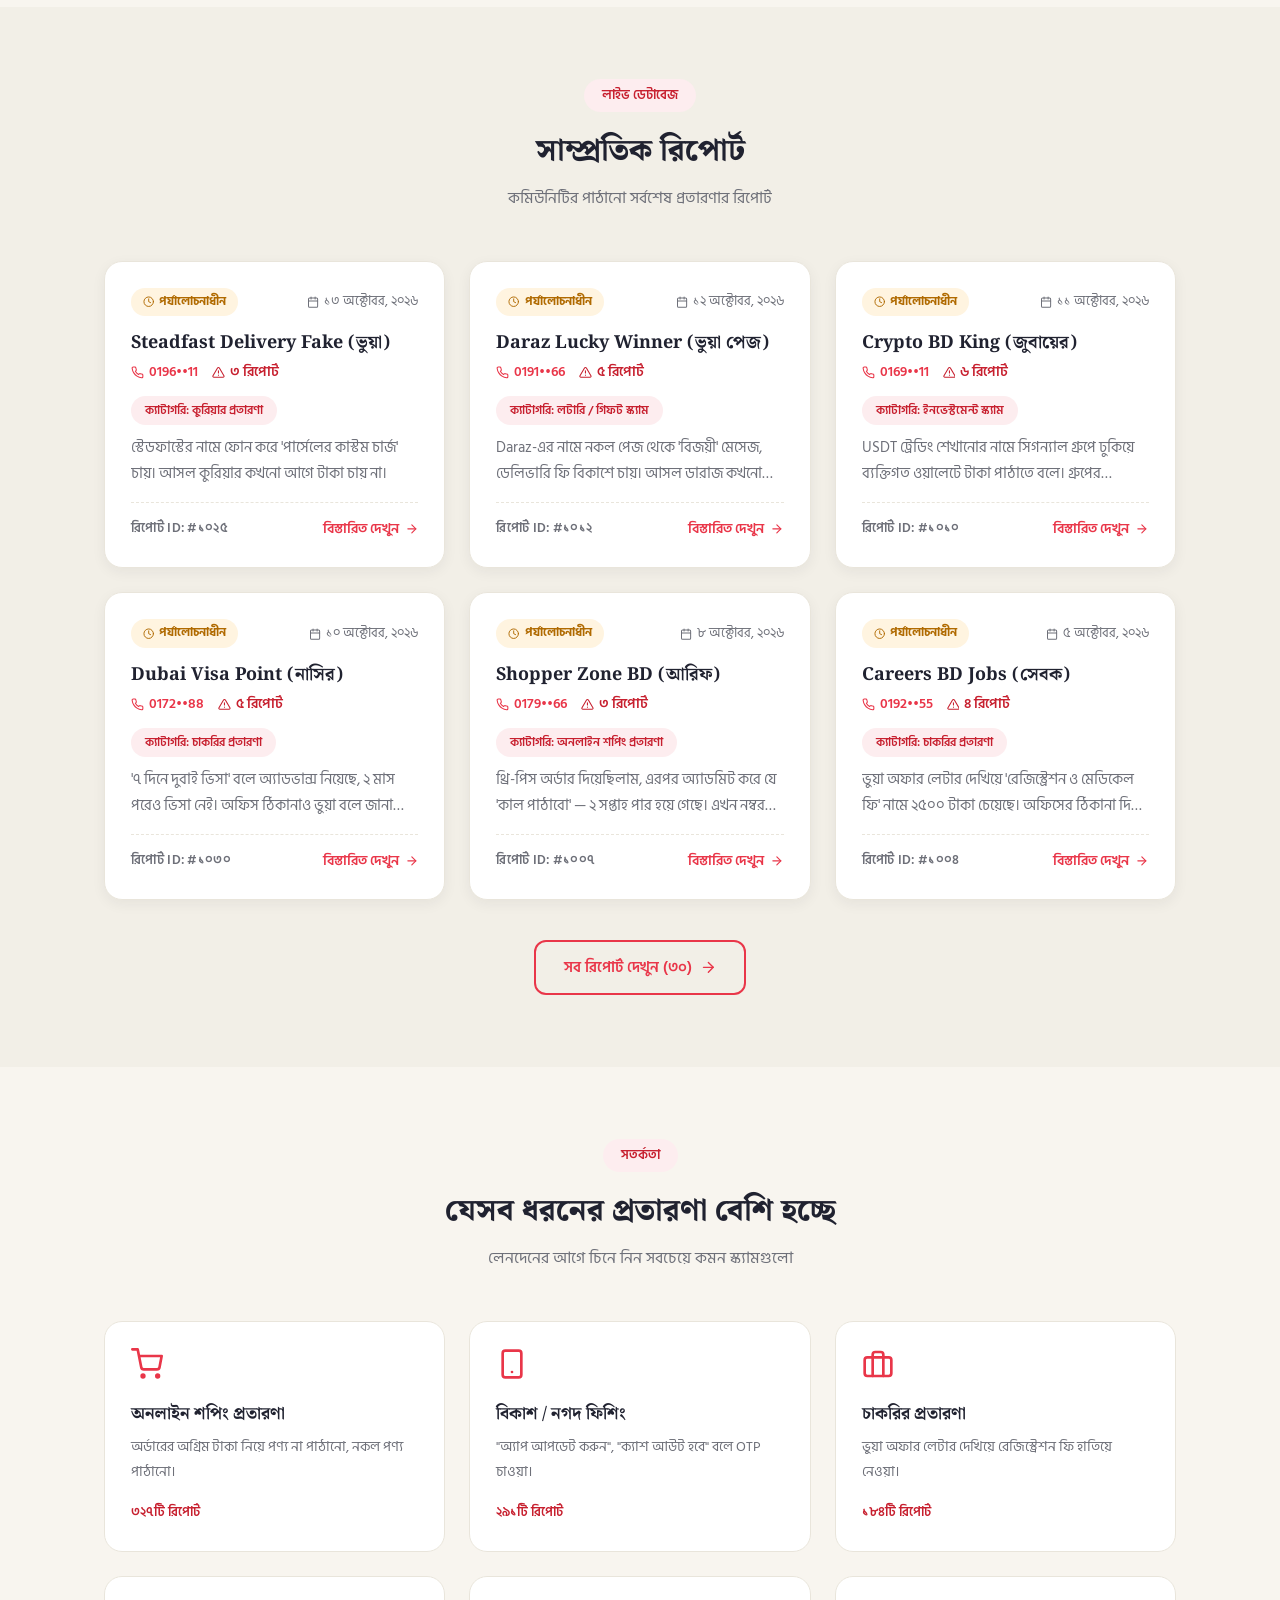
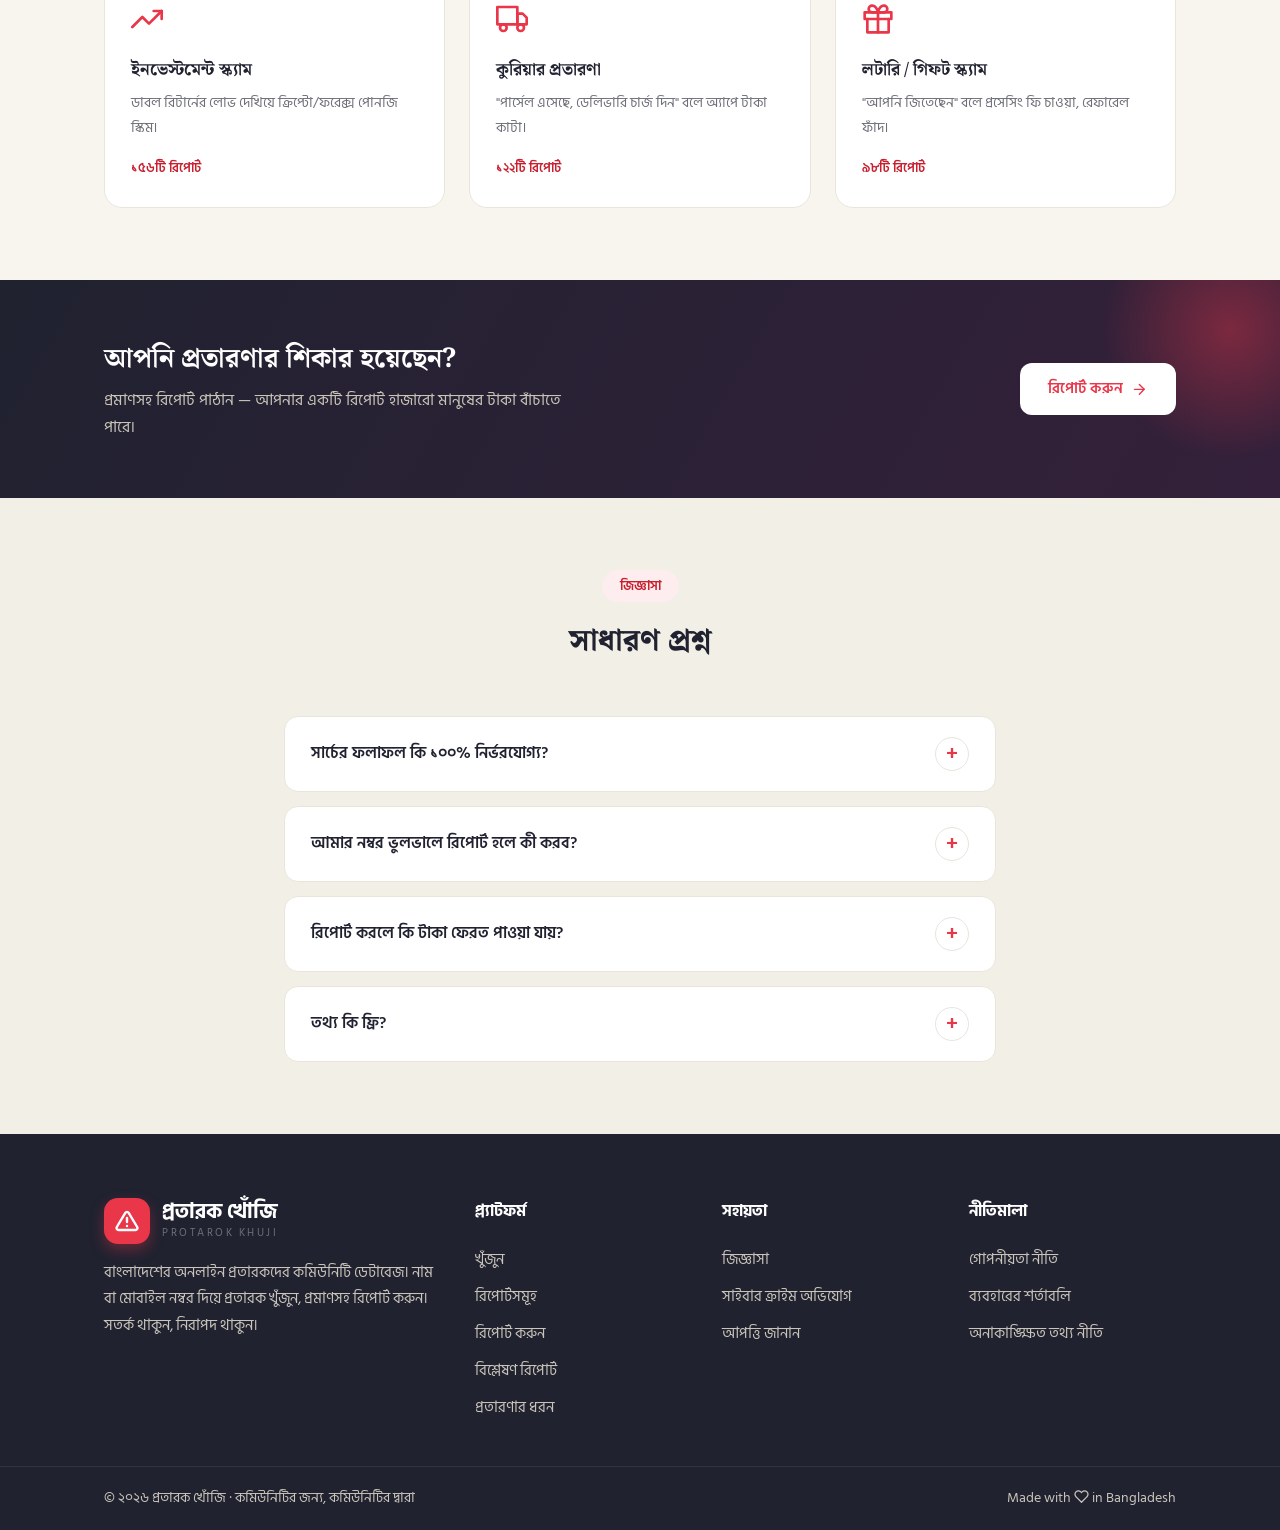
==== commit 8a0124db: "Add reports page with filters, expand data to 30 records, redesign modal - New reports.html: search " ====
--- a/index.html
+++ b/index.html
@@ -12,7 +12,7 @@
   <link rel="preconnect" href="https://fonts.googleapis.com" />
   <link rel="preconnect" href="https://fonts.gstatic.com" crossorigin />
   <link href="https://fonts.googleapis.com/css2?family=Hind+Siliguri:wght@300;400;500;600;700&family=Noto+Serif+Bengali:wght@600;700;800&display=swap" rel="stylesheet" />
-  <link rel="stylesheet" href="css/style.css?v=2.3" />
+  <link rel="stylesheet" href="css/style.css?v=2.5" />
 </head>
 <body>
 
@@ -59,7 +59,7 @@
       </a>
       <nav class="nav-links" id="navLinks">
         <a href="#search">খুঁজুন</a>
-        <a href="#reports">সাম্প্রতিক রিপোর্ট</a>
+        <a href="reports.html">রিপোর্টসমূহ</a>
         <a href="analysis.html">বিশ্লেষণ</a>
         <a href="#categories">প্রতারণার ধরন</a>
         <a href="#faq">জিজ্ঞাসা</a>
@@ -189,11 +189,6 @@
         <span class="section-tag">লাইভ ডেটাবেজ</span>
         <h2>সাম্প্রতিক রিপোর্ট</h2>
         <p>কমিউনিটির পাঠানো সর্বশেষ প্রতারণার রিপোর্ট</p>
-      </div>
-      <div class="filter-row reveal">
-        <button class="filter-btn active" data-filter="all">সব</button>
-        <button class="filter-btn" data-filter="verified">যাচাই করা</button>
-        <button class="filter-btn" data-filter="pending">যাচাই চলছে</button>
       </div>
       <div class="reports-grid" id="reportsGrid"></div>
       <div class="center-btn reveal">
@@ -306,7 +301,7 @@
       <div class="footer-col">
         <h4>প্ল্যাটফর্ম</h4>
         <a href="#search">খুঁজুন</a>
-        <a href="#reports">সাম্প্রতিক রিপোর্ট</a>
+        <a href="reports.html">রিপোর্টসমূহ</a>
         <a href="report.html">রিপোর্ট করুন</a>
         <a href="analysis.html">বিশ্লেষণ রিপোর্ট</a>
         <a href="#categories">প্রতারণার ধরন</a>
@@ -337,7 +332,7 @@
     <div class="modal" id="modalContent"></div>
   </div>
 
-  <script src="js/data.js?v=2.3"></script>
-  <script src="js/app.js?v=2.3"></script>
+  <script src="js/data.js?v=2.5"></script>
+  <script src="js/app.js?v=2.5"></script>
 </body>
 </html>
--- a/css/style.css
+++ b/css/style.css
@@ -583,3 +583,121 @@
   .an-trend-svg text, .an-donut-svg circle { animation: none !important; }
   .an-trend-svg polyline { stroke-dasharray: none; stroke-dashoffset: 0; }
 }
+
+/* ---------- reports page toolbar ---------- */
+.rp-toolbar {
+  background: var(--card); border: 1px solid var(--line); border-radius: var(--radius);
+  padding: 16px 20px; display: flex; flex-wrap: wrap; gap: 14px; align-items: center;
+  justify-content: space-between; box-shadow: var(--shadow-sm); margin-bottom: 10px;
+}
+.rp-search {
+  display: flex; align-items: center; gap: 10px; background: #F6F3EC; border: 1px solid var(--line);
+  border-radius: 12px; padding: 0 14px; flex: 1; min-width: 220px; height: 46px;
+}
+.rp-search .ic { width: 18px; height: 18px; color: var(--muted); flex-shrink: 0; }
+.rp-search input {
+  flex: 1; border: none; outline: none; background: transparent; font-family: inherit;
+  font-size: 0.95rem; color: var(--ink);
+}
+.rp-filters { display: flex; flex-wrap: wrap; gap: 10px; align-items: center; }
+.rp-select {
+  height: 42px; border-radius: 999px; border: 1px solid var(--line); background: var(--card);
+  font-family: inherit; font-size: 0.88rem; color: var(--ink); padding: 0 16px; cursor: pointer;
+}
+.rp-select:focus { outline: none; border-color: var(--red); box-shadow: 0 0 0 3px var(--red-soft); }
+.rp-count { font-size: 0.86rem; color: var(--muted); margin: 6px 4px 22px; display: flex; align-items: center; gap: 6px; }
+.rp-count .ic { width: 15px; height: 15px; }
+.rp-count strong { color: var(--ink); }
+
+/* ---------- modal v2 (case file) ---------- */
+.modal { max-width: 780px; padding: 0; overflow-y: auto; overflow-x: hidden; }
+.m-head {
+  display: flex; align-items: flex-start; gap: 16px; padding: 26px 28px 18px;
+  background: linear-gradient(160deg, #FDF3F1 0%, #fff 70%);
+  border-bottom: 1px solid var(--line);
+  padding-right: 64px;
+}
+.m-avatar {
+  width: 56px; height: 56px; border-radius: 18px; background: linear-gradient(140deg, var(--red), #C41E30);
+  color: #fff; display: flex; align-items: center; justify-content: center;
+  font-size: 1.5rem; font-weight: 800; flex-shrink: 0; font-family: "Noto Serif Bengali", serif;
+}
+.m-head-info { flex: 1; min-width: 0; }
+.m-head-top { display: flex; flex-wrap: wrap; gap: 8px; margin-bottom: 8px; }
+.m-name { font-size: 1.25rem; font-weight: 800; line-height: 1.35; margin-bottom: 4px; }
+.m-sub { color: var(--muted); font-size: 0.9rem; display: flex; align-items: center; gap: 6px; flex-wrap: wrap; }
+.m-sub .ic { width: 14px; height: 14px; }
+.m-risk {
+  display: inline-flex; align-items: center; gap: 5px; font-size: 0.72rem; font-weight: 700;
+  padding: 4px 10px; border-radius: 999px;
+}
+.m-risk .ic { width: 12px; height: 12px; }
+.risk-high { background: #FCE3E3; color: #C41E30; }
+.risk-mid { background: #FFF3D6; color: #B06A00; }
+.risk-low { background: #E5F2E8; color: #2E7D32; }
+.m-cat-top { display: inline-block; margin: 16px 28px 0; }
+.m-info-grid {
+  display: grid; grid-template-columns: repeat(4, 1fr); gap: 10px; padding: 14px 28px 4px;
+}
+@media (max-width: 640px) { .m-info-grid { grid-template-columns: repeat(2, 1fr); } }
+.m-info {
+  background: #F8F5EF; border: 1px solid var(--line); border-radius: 12px;
+  padding: 10px 12px; display: flex; align-items: center; gap: 10px;
+}
+.m-info > .ic { width: 17px; height: 17px; color: var(--red); flex-shrink: 0; }
+.m-info-label { display: block; font-size: 0.68rem; color: var(--muted); }
+.m-info-val { display: block; font-size: 0.92rem; font-weight: 700; line-height: 1.35; }
+.m-sec-title {
+  display: flex; align-items: center; gap: 8px; font-size: 0.78rem; font-weight: 700;
+  color: var(--red-dark); text-transform: none; letter-spacing: 0.2px;
+  margin: 20px 28px 10px; padding-bottom: 8px; border-bottom: 2px solid var(--red-soft);
+}
+.m-sec-title .ic { width: 15px; height: 15px; }
+.m-desc { padding: 0 28px; font-size: 0.95rem; line-height: 1.85; color: #44403A; }
+
+/* evidence gallery */
+.m-gallery { display: grid; grid-template-columns: repeat(auto-fill, minmax(150px, 1fr)); gap: 12px; padding: 4px 28px 4px; }
+.m-thumb {
+  position: relative; border-radius: 12px; overflow: hidden; cursor: zoom-in;
+  border: 1px solid var(--line); background: #F2EFE8;
+}
+.m-thumb img { width: 100%; height: 190px; object-fit: cover; display: block; transition: transform 0.35s ease; }
+.m-thumb:hover img { transform: scale(1.05); }
+.m-thumb-label {
+  position: absolute; left: 0; right: 0; bottom: 0; padding: 14px 10px 8px; font-size: 0.72rem;
+  color: #fff; background: linear-gradient(transparent, rgba(20, 16, 12, 0.8));
+}
+.m-thumb-zoom {
+  position: absolute; top: 8px; right: 8px; width: 26px; height: 26px; border-radius: 8px;
+  background: rgba(255, 255, 255, 0.92); color: var(--red); display: flex;
+  align-items: center; justify-content: center; opacity: 0; transition: 0.25s;
+}
+.m-thumb-zoom .ic { width: 13px; height: 13px; }
+.m-thumb:hover .m-thumb-zoom { opacity: 1; }
+
+/* lightbox */
+.lightbox {
+  position: fixed; inset: 0; z-index: 300; background: rgba(16, 12, 10, 0.92);
+  display: none; align-items: center; justify-content: center; flex-direction: column; gap: 14px;
+  padding: 40px 90px;
+}
+.lightbox.show { display: flex; animation: lbIn 0.25s ease; }
+@keyframes lbIn { from { opacity: 0; } to { opacity: 1; } }
+.lightbox .lb-img { max-width: 100%; max-height: calc(100vh - 160px); border-radius: 16px; box-shadow: 0 30px 80px rgba(0, 0, 0, 0.5); }
+.lb-cap { color: #EDE6DA; font-size: 0.9rem; letter-spacing: 0.2px; }
+.lb-btn {
+  position: absolute; width: 44px; height: 44px; border-radius: 12px; border: none; cursor: pointer;
+  background: rgba(255, 255, 255, 0.12); color: #fff; display: flex; align-items: center;
+  justify-content: center; transition: 0.2s;
+}
+.lb-btn:hover { background: var(--red); }
+.lb-btn .ic { width: 18px; height: 18px; }
+.lb-close { top: 22px; right: 22px; }
+.lb-prev { left: 22px; top: 50%; transform: translateY(-50%); }
+.lb-prev .ic { transform: rotate(180deg); }
+.lb-next { right: 22px; top: 50%; transform: translateY(-50%); }
+@media (max-width: 640px) {
+  .lightbox { padding: 40px 16px; }
+  .lb-prev, .lb-next { top: auto; bottom: 18px; transform: none; }
+  .lb-prev { left: calc(50% - 60px); } .lb-next { right: calc(50% - 60px); }
+}
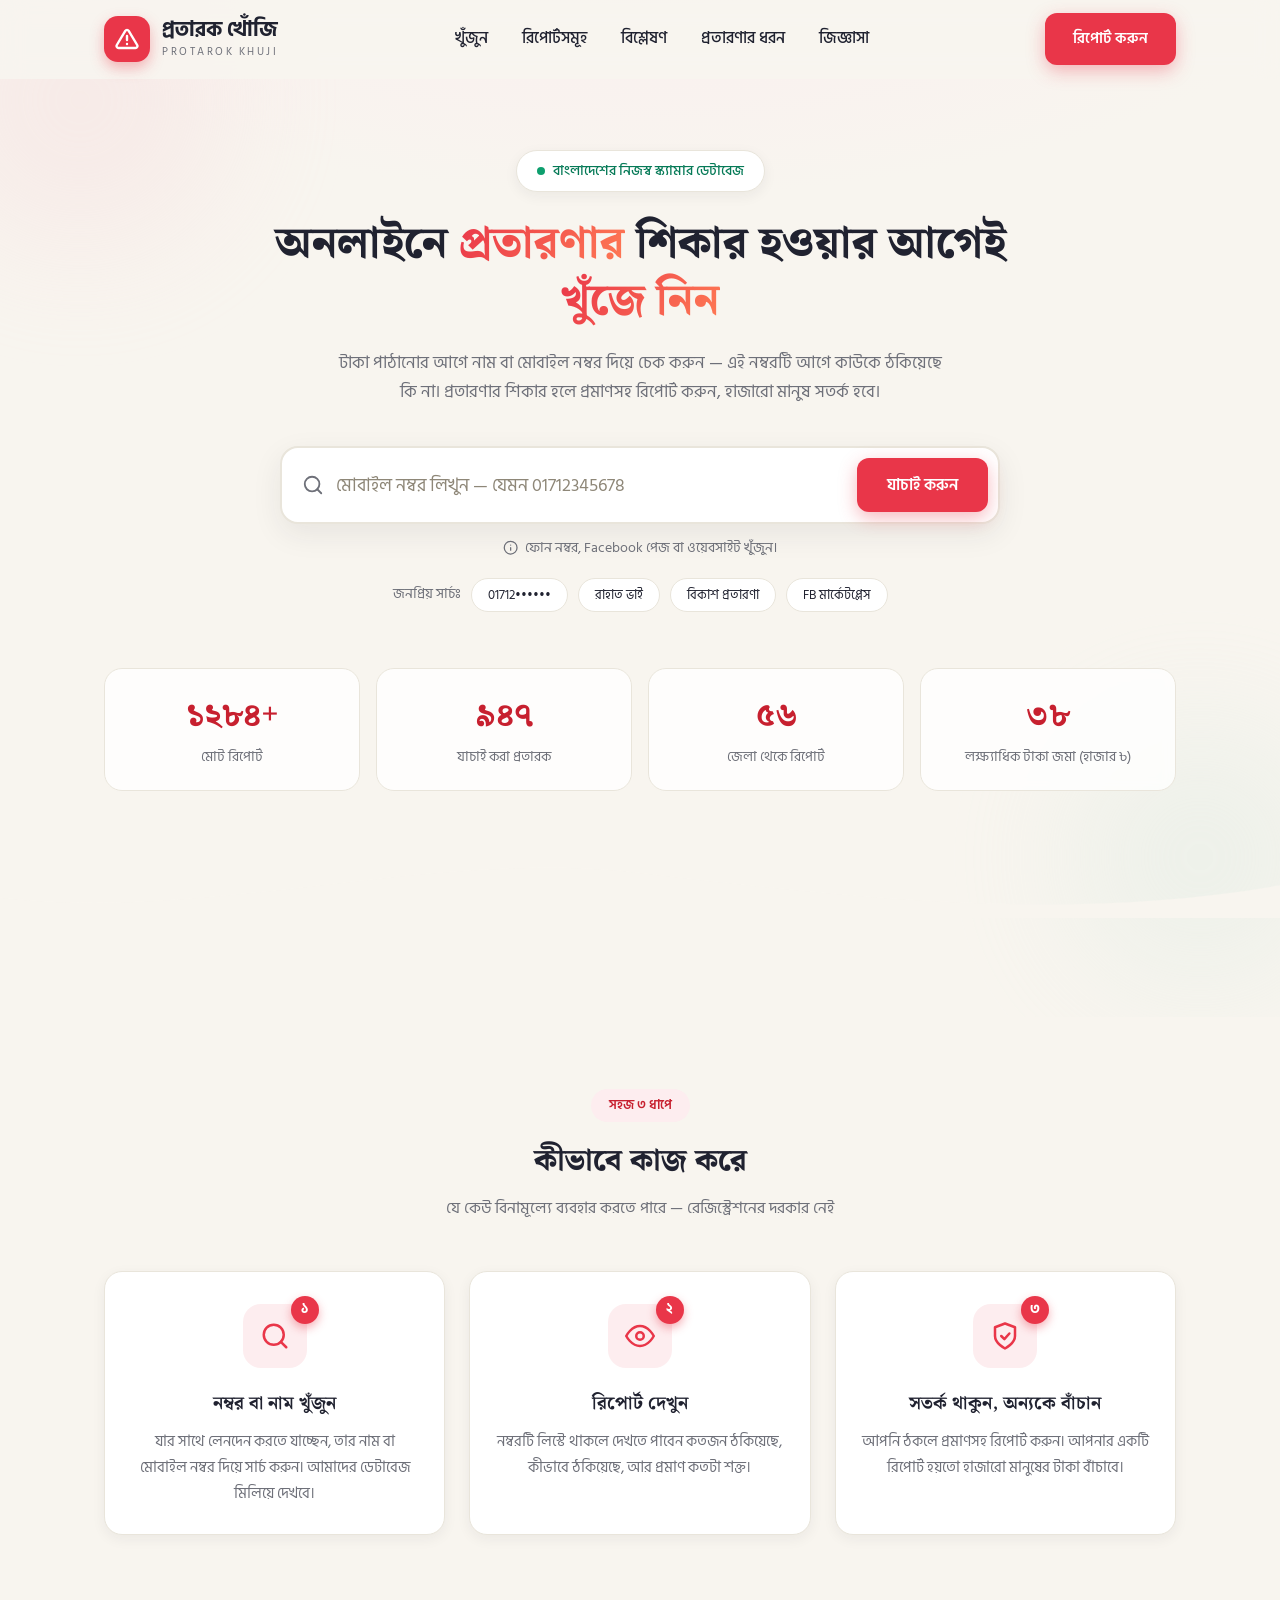
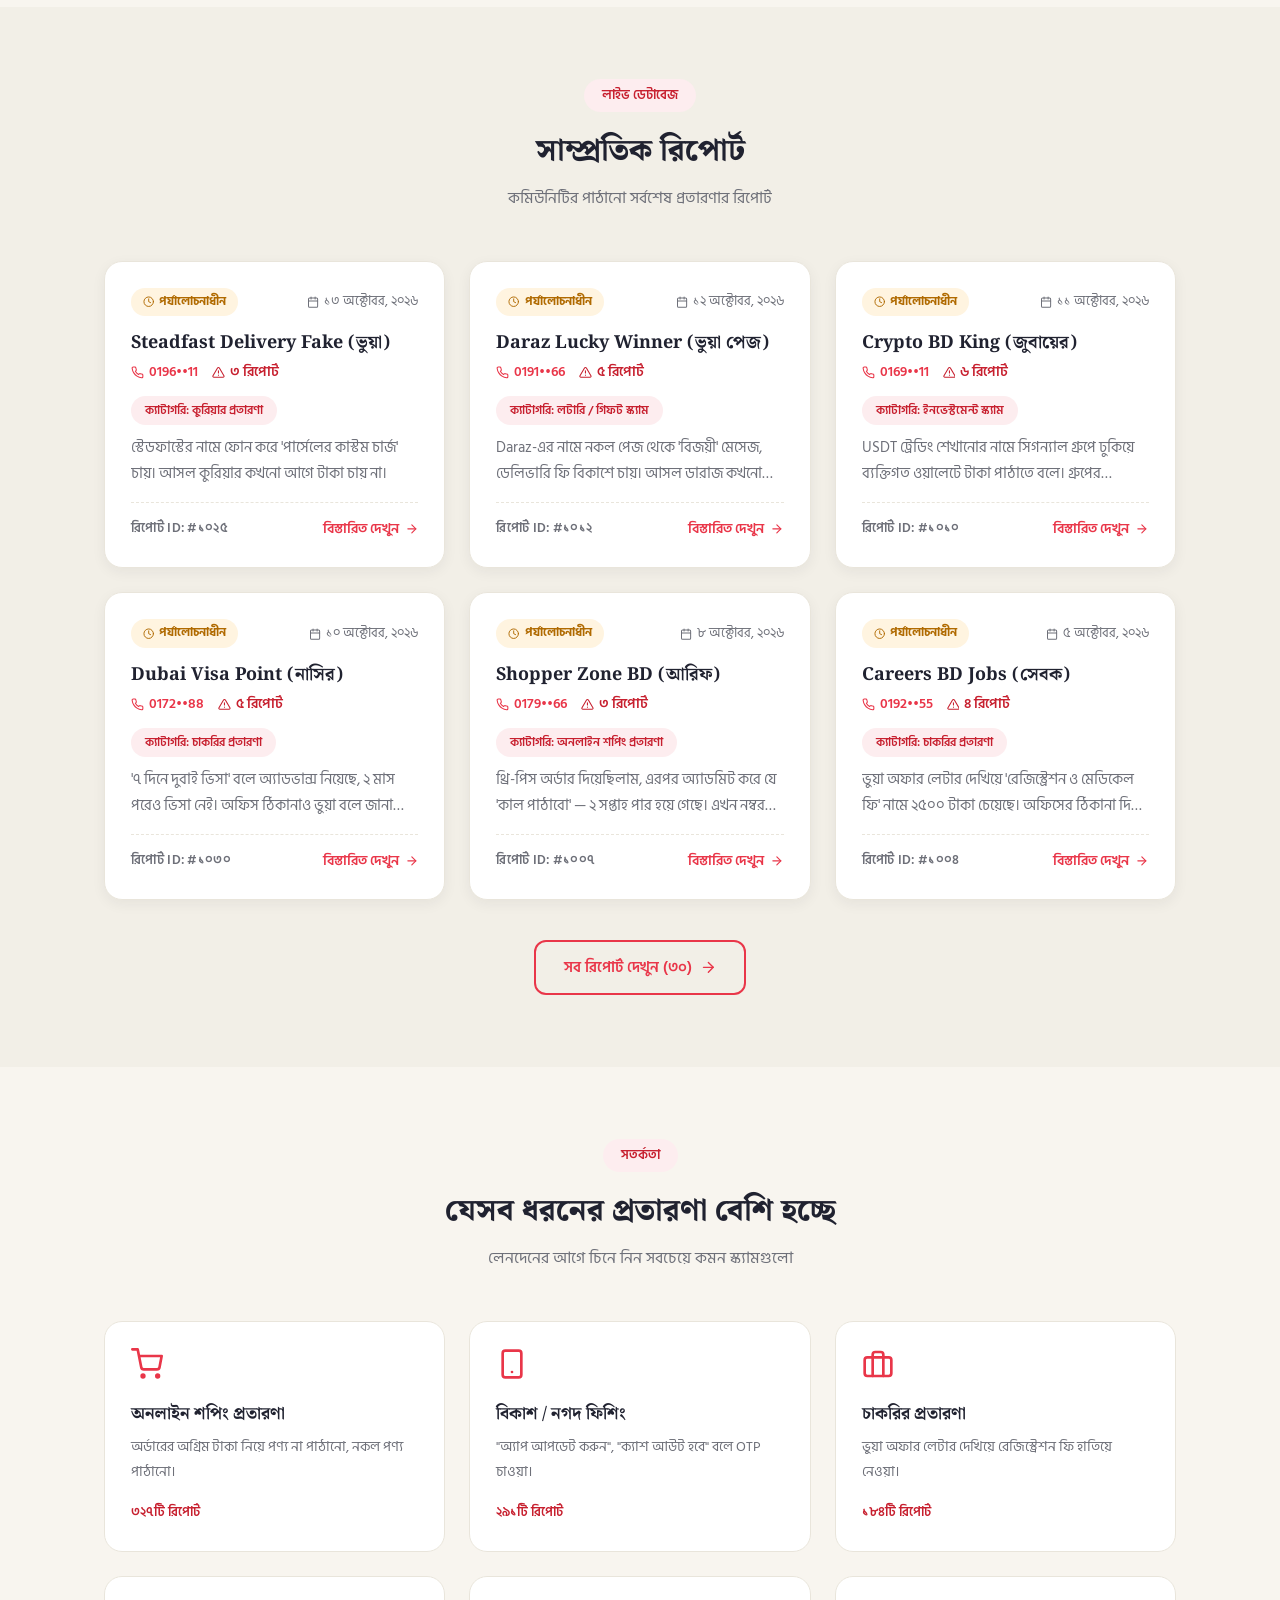
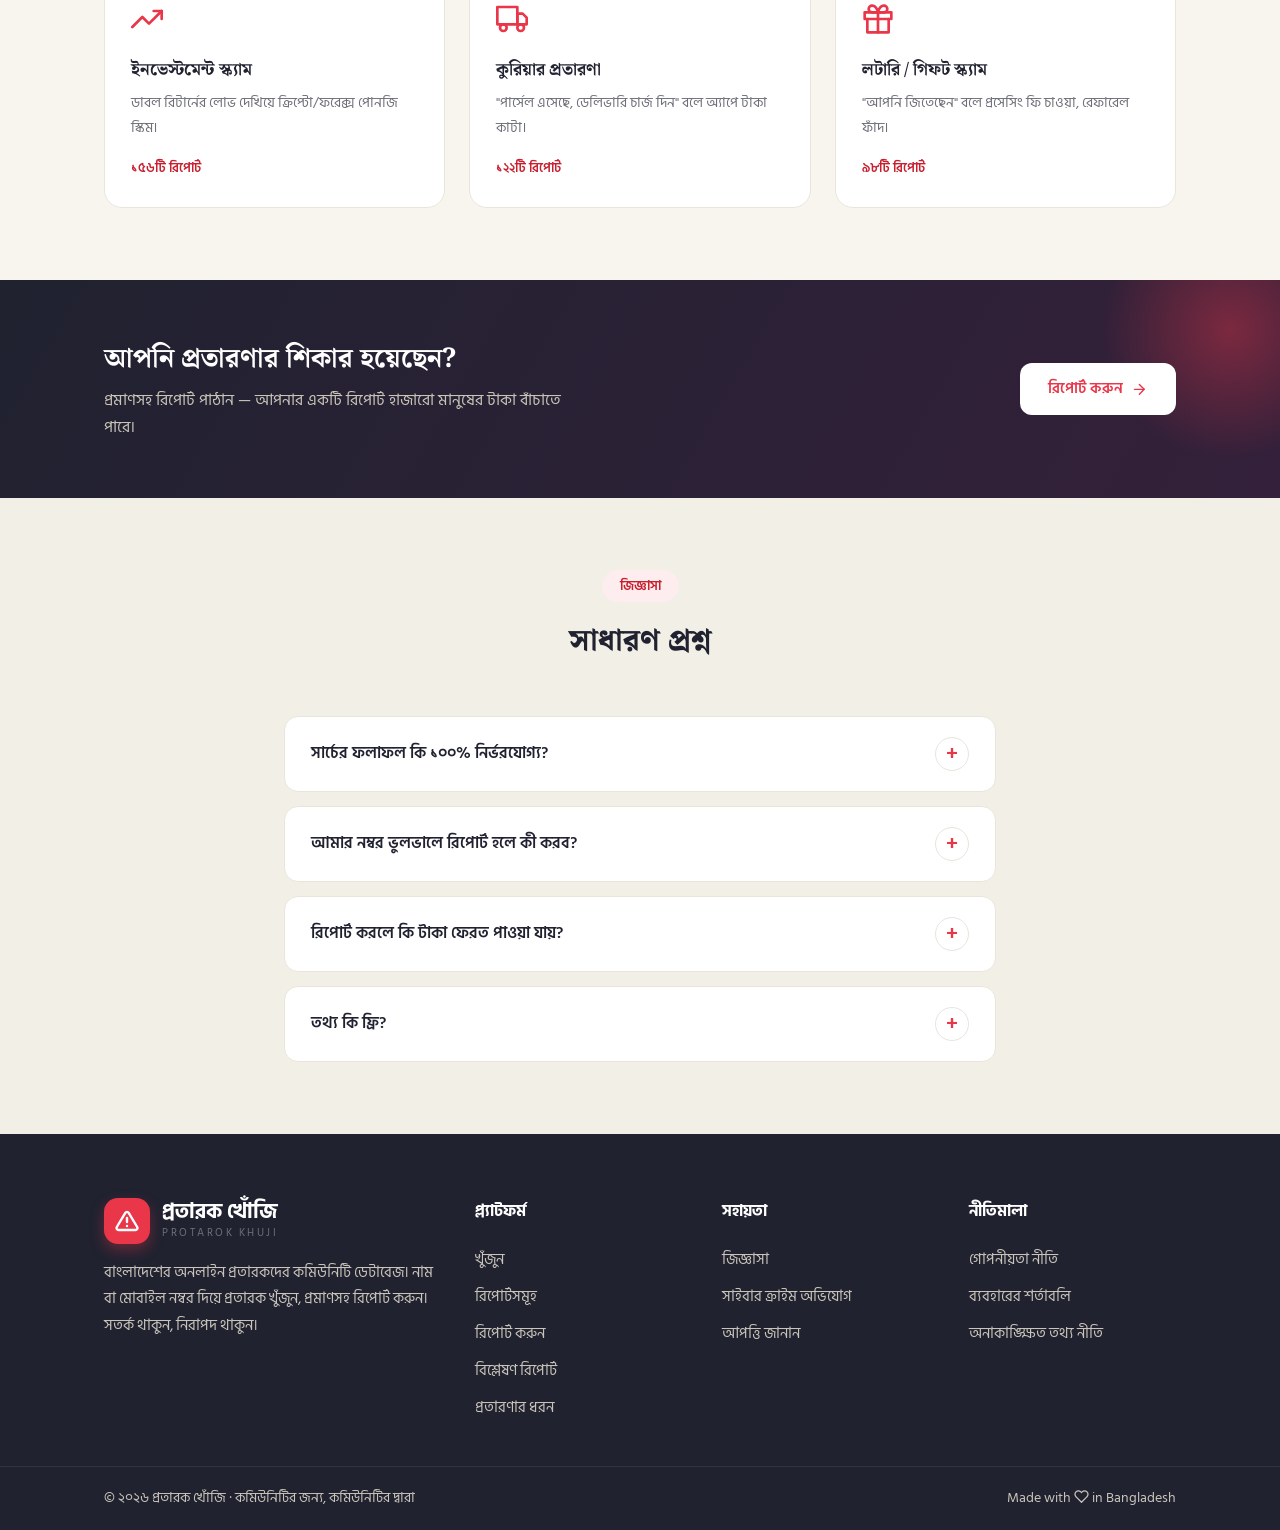
==== commit 940b9569: "Dynamic rotating placeholder for hero search + more readable hint colors - Hero search input now typ" ====
--- a/index.html
+++ b/index.html
@@ -12,7 +12,7 @@
   <link rel="preconnect" href="https://fonts.googleapis.com" />
   <link rel="preconnect" href="https://fonts.gstatic.com" crossorigin />
   <link href="https://fonts.googleapis.com/css2?family=Hind+Siliguri:wght@300;400;500;600;700&family=Noto+Serif+Bengali:wght@600;700;800&display=swap" rel="stylesheet" />
-  <link rel="stylesheet" href="css/style.css?v=2.5" />
+  <link rel="stylesheet" href="css/style.css?v=2.8" />
 </head>
 <body>
 
@@ -332,7 +332,7 @@
     <div class="modal" id="modalContent"></div>
   </div>
 
-  <script src="js/data.js?v=2.5"></script>
-  <script src="js/app.js?v=2.5"></script>
+  <script src="js/data.js?v=2.8"></script>
+  <script src="js/app.js?v=2.8"></script>
 </body>
 </html>
--- a/css/style.css
+++ b/css/style.css
@@ -701,3 +701,61 @@
   .lb-prev, .lb-next { top: auto; bottom: 18px; transform: none; }
   .lb-prev { left: calc(50% - 60px); } .lb-next { right: calc(50% - 60px); }
 }
+
+/* ---------- v2.7: anchor offset + mobile polish ---------- */
+/* anchor targets land perfectly below the fixed header */
+.search-wrap, section[id] { scroll-margin-top: 96px; }
+
+@media (max-width: 640px) {
+  /* hero search stacks vertically */
+  .search-box { flex-direction: column; padding: 12px; border-radius: 16px; gap: 10px; }
+  .search-icon { display: none; }
+  #searchInput { width: 100%; padding: 10px 6px; text-align: center; font-size: 1rem; }
+  .search-box .btn { width: 100%; }
+
+  /* tighter hero on small screens */
+  .hero { padding: 118px 0 72px; }
+  .section { padding: 54px 0; }
+  .hero-badge { font-size: 0.8rem; padding: 7px 16px; margin-bottom: 18px; }
+  .search-tags { gap: 8px; }
+  .tag { padding: 5px 13px; font-size: 0.8rem; }
+
+  /* reports toolbar stacks cleanly */
+  .rp-toolbar { flex-direction: column; align-items: stretch; padding: 14px 16px; gap: 12px; }
+  .rp-search { min-width: 0; }
+  .rp-filters { display: grid; grid-template-columns: 1fr 1fr; gap: 8px; }
+  .rp-select { width: 100%; height: 40px; }
+
+  /* modal breathing room */
+  .m-head { padding: 20px 18px 14px; padding-right: 54px; }
+  .m-name { font-size: 1.08rem; }
+  .m-info-grid { padding: 12px 18px 4px; gap: 8px; }
+  .m-cat-top { margin: 14px 18px 0; }
+  .m-sec-title { margin: 18px 18px 10px; }
+  .m-desc { padding: 0 18px; }
+  .m-gallery { padding: 4px 18px; gap: 10px; grid-template-columns: repeat(2, 1fr); }
+  .m-thumb img { height: 150px; }
+  .modal { border-radius: 18px; }
+  .modal-overlay { padding: 12px; align-items: flex-end; }
+  .modal { max-height: 92vh; }
+
+  /* report form + misc */
+  .steps-grid .card { padding: 24px 20px; }
+  .faq-list details { padding: 16px 16px; }
+  .footer-bottom { font-size: 0.78rem; }
+  .footer-bottom .container { flex-direction: column; align-items: center; text-align: center; gap: 6px; }
+  .rp-count { font-size: 0.8rem; }
+}
+
+@media (max-width: 400px) {
+  .rp-filters { grid-template-columns: 1fr; }
+  .stats-row { gap: 10px; }
+  .stat-num { font-size: 1.7rem; }
+}
+
+/* ---------- v2.8: dynamic search hint ---------- */
+#searchInput::placeholder { color: #8E8778; opacity: 1; }
+.rp-search input::placeholder { color: #8E8778; opacity: 1; }
+input::placeholder, textarea::placeholder { color: #8E8778; opacity: 1; }
+select:required:invalid { color: #8E8778; }
+@media (prefers-reduced-motion: reduce) { #searchInput.ph-anim { } }
